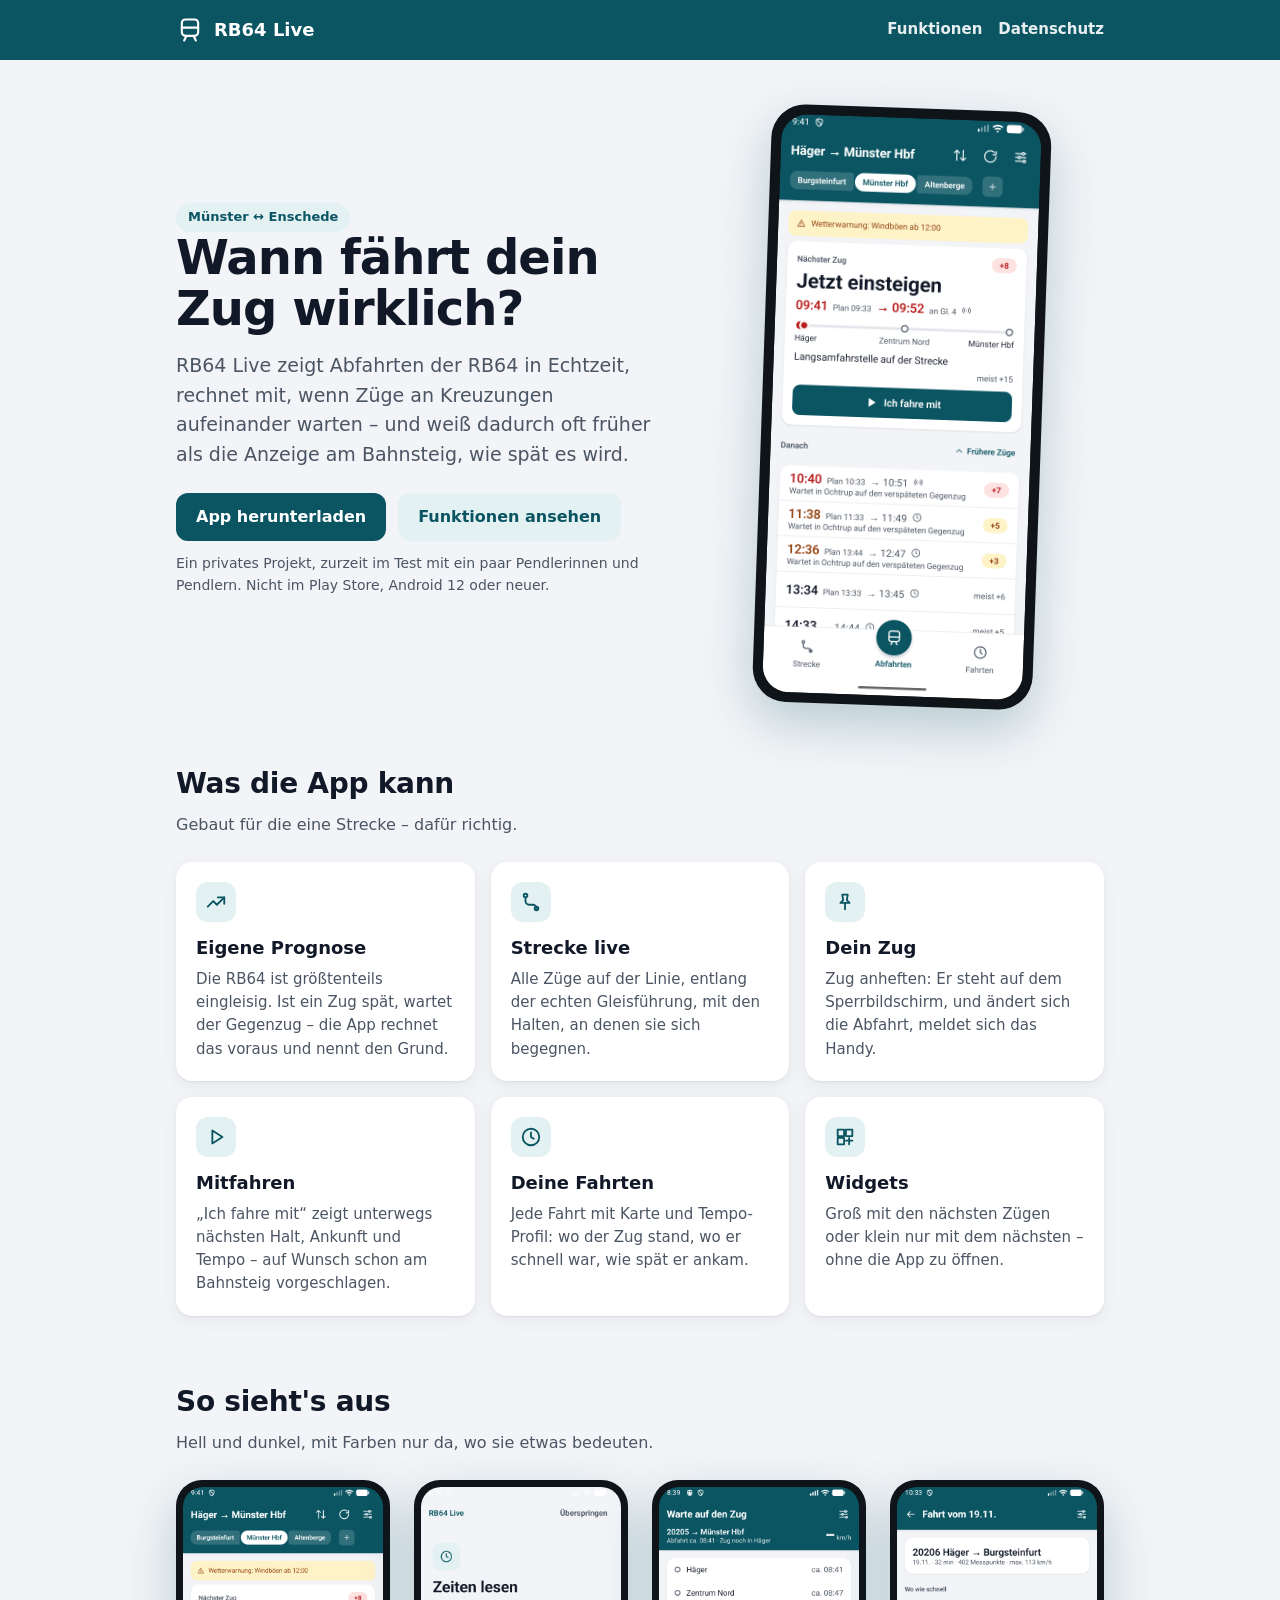
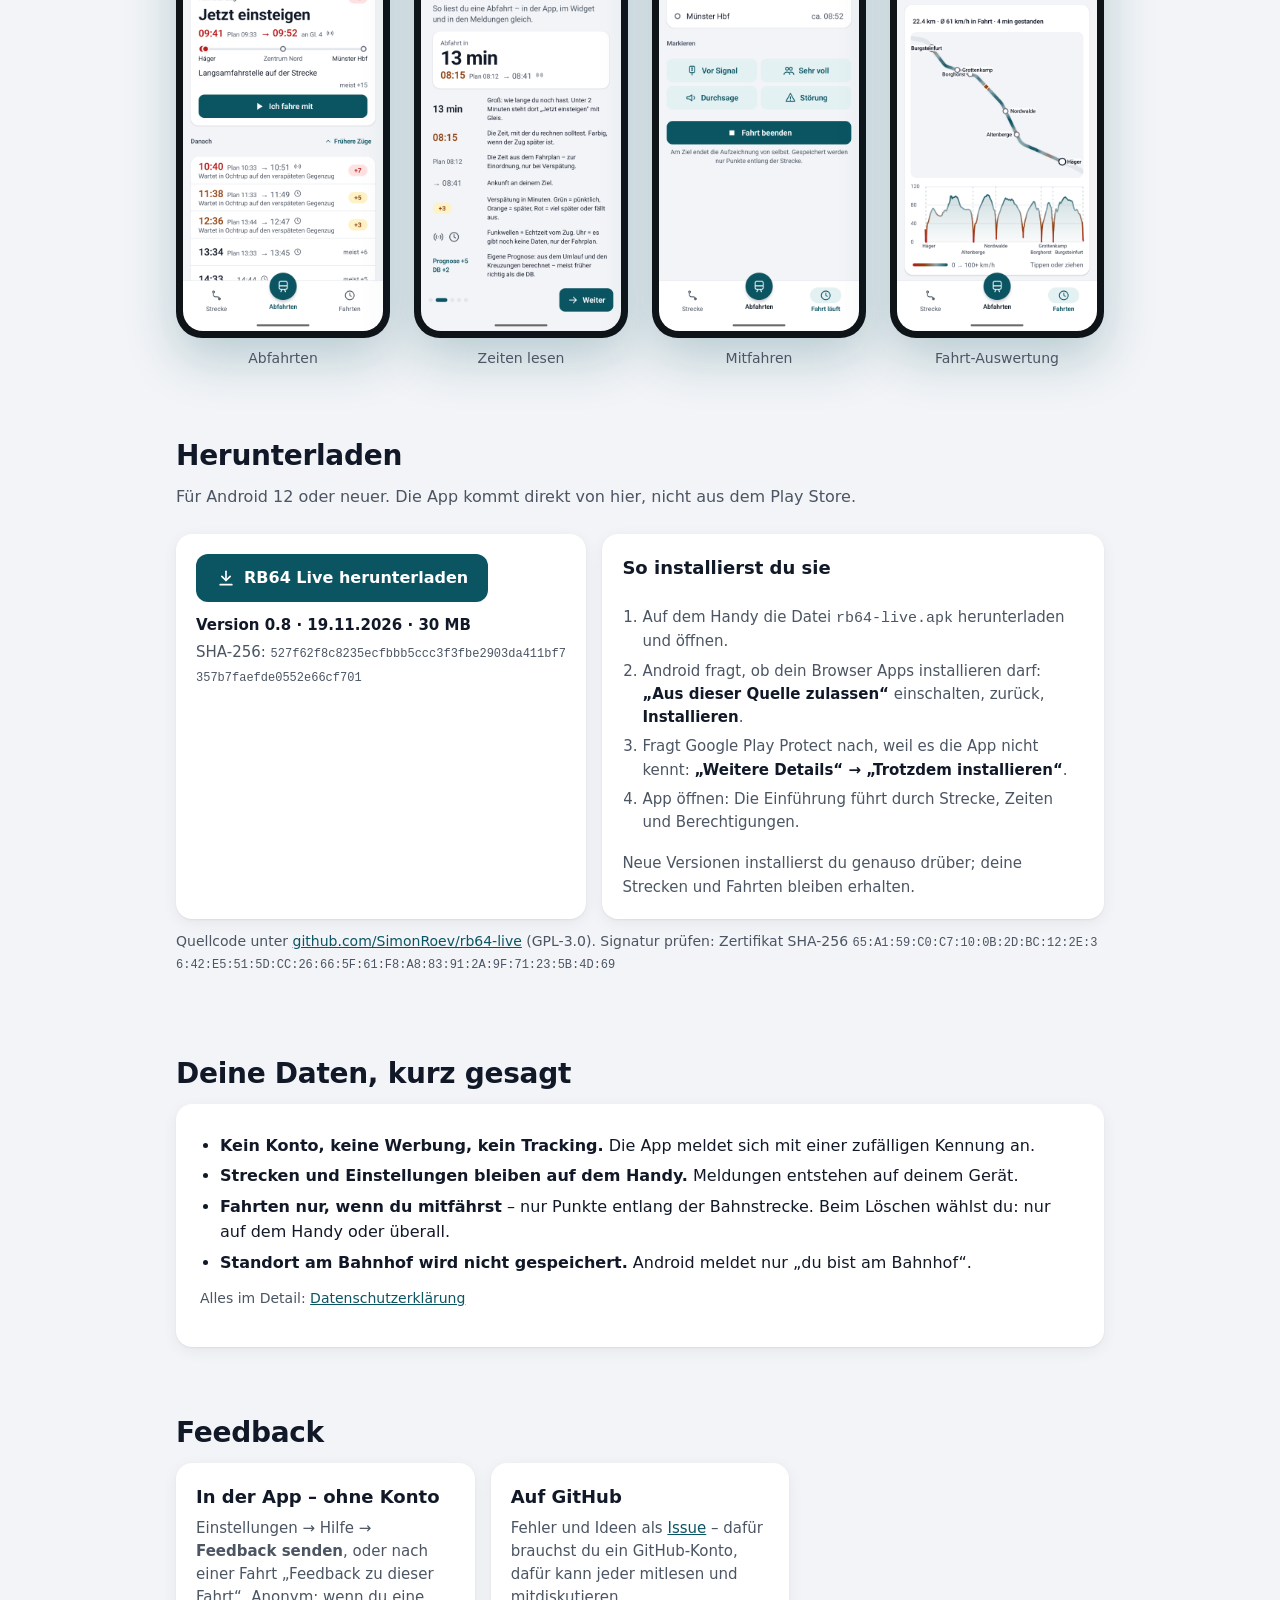
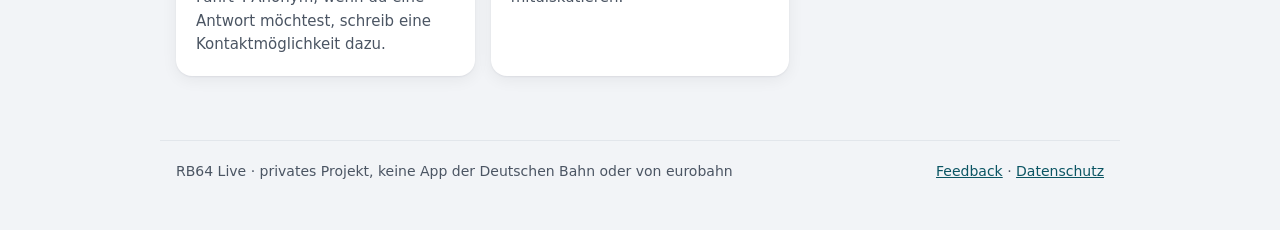
==== docs/index.html @ 4e4941ca "Version 0.8 App-Stand und APK (versionCode 8)." ====
<!doctype html>
<html lang="de">
<head>
  <meta charset="utf-8">
  <meta name="viewport" content="width=device-width, initial-scale=1">
  <title>RB64 Live</title>
  <meta name="description" content="Echtzeit für die RB64 Münster–Enschede: wann dein Zug wirklich fährt, wo er gerade ist und warum er wartet.">
  <meta name="theme-color" content="#0B5563">
  <link rel="stylesheet" href="style.css">
  <link rel="icon" href="data:image/svg+xml,%3Csvg xmlns='http://www.w3.org/2000/svg' viewBox='0 0 24 24'%3E%3Crect width='24' height='24' rx='6' fill='%230B5563'/%3E%3Cpath d='M8 4h8a2 2 0 0 1 2 2v7a2 2 0 0 1-2 2H8a2 2 0 0 1-2-2V6a2 2 0 0 1 2-2zM6 10h12M9 15l-2 4M15 15l2 4' fill='none' stroke='white' stroke-width='1.8' stroke-linecap='round' stroke-linejoin='round'/%3E%3C/svg%3E">
</head>
<body>
<header class="top">
  <div class="wrap">
    <a class="logo" href="./">
      <svg viewBox="0 0 24 24" fill="none" stroke="currentColor" stroke-width="1.8" stroke-linecap="round" stroke-linejoin="round" aria-hidden="true">
        <path d="M8 3h8a3 3 0 0 1 3 3v8a3 3 0 0 1-3 3H8a3 3 0 0 1-3-3V6a3 3 0 0 1 3-3z"/><path d="M5 10h14"/><path d="M9 17l-2 4M15 17l2 4"/>
      </svg>
      RB64 Live
    </a>
    <nav>
      <a class="hide-sm" href="#funktionen">Funktionen</a>
      <a href="datenschutz.html">Datenschutz</a>
    </nav>
  </div>
</header>

<main class="wrap">
  <div class="hero">
    <div>
      <span class="pill tint">Münster ↔ Enschede</span>
      <h1>Wann fährt dein Zug wirklich?</h1>
      <p class="lead">RB64 Live zeigt Abfahrten der RB64 in Echtzeit, rechnet mit, wenn Züge an Kreuzungen aufeinander warten –
        und weiß dadurch oft früher als die Anzeige am Bahnsteig, wie spät es wird.</p>
      <div class="actions">
        <a class="btn" href="#download">App herunterladen</a>
        <a class="btn soft" href="#funktionen">Funktionen ansehen</a>
      </div>
      <p class="note">Ein privates Projekt, zurzeit im Test mit ein paar Pendlerinnen und Pendlern. Nicht im Play Store, Android 12 oder neuer.</p>
    </div>
    <div class="phone"><img src="img/abfahrten.png" alt="Abfahrten Häger nach Münster Hbf: nächster Zug mit 8 Minuten Verspätung, darunter weitere Züge mit Grund der Verspätung" width="1080" height="2400"></div>
  </div>

  <section id="funktionen">
    <h2>Was die App kann</h2>
    <p class="sub">Gebaut für die eine Strecke – dafür richtig.</p>
    <div class="grid">
      <div class="card">
        <div class="icon"><svg viewBox="0 0 24 24" fill="none" stroke="currentColor" stroke-width="2" stroke-linecap="round" stroke-linejoin="round"><path d="M3 17l6-6 4 4 8-8"/><path d="M14 7h7v7"/></svg></div>
        <h3>Eigene Prognose</h3>
        <p>Die RB64 ist größtenteils eingleisig. Ist ein Zug spät, wartet der Gegenzug – die App rechnet das voraus und nennt den Grund.</p>
      </div>
      <div class="card">
        <div class="icon"><svg viewBox="0 0 24 24" fill="none" stroke="currentColor" stroke-width="2" stroke-linecap="round" stroke-linejoin="round"><path d="M4 5a2 2 0 1 0 4 0a2 2 0 1 0-4 0"/><path d="M16 19a2 2 0 1 0 4 0a2 2 0 1 0-4 0"/><path d="M6 7v4a4 4 0 0 0 4 4h4a4 4 0 0 1 4 4"/></svg></div>
        <h3>Strecke live</h3>
        <p>Alle Züge auf der Linie, entlang der echten Gleisführung, mit den Halten, an denen sie sich begegnen.</p>
      </div>
      <div class="card">
        <div class="icon"><svg viewBox="0 0 24 24" fill="none" stroke="currentColor" stroke-width="2" stroke-linecap="round" stroke-linejoin="round"><path d="M9 4h6l-1 6 3 3H7l3-3z"/><path d="M12 13v7"/></svg></div>
        <h3>Dein Zug</h3>
        <p>Zug anheften: Er steht auf dem Sperrbildschirm, und ändert sich die Abfahrt, meldet sich das Handy.</p>
      </div>
      <div class="card">
        <div class="icon"><svg viewBox="0 0 24 24" fill="none" stroke="currentColor" stroke-width="2" stroke-linecap="round" stroke-linejoin="round"><path d="M8 5v14l11-7z"/></svg></div>
        <h3>Mitfahren</h3>
        <p>„Ich fahre mit“ zeigt unterwegs nächsten Halt, Ankunft und Tempo – auf Wunsch schon am Bahnsteig vorgeschlagen.</p>
      </div>
      <div class="card">
        <div class="icon"><svg viewBox="0 0 24 24" fill="none" stroke="currentColor" stroke-width="2" stroke-linecap="round" stroke-linejoin="round"><path d="M3 12a9 9 0 1 0 18 0a9 9 0 1 0-18 0"/><path d="M12 7v5l3 2"/></svg></div>
        <h3>Deine Fahrten</h3>
        <p>Jede Fahrt mit Karte und Tempo-Profil: wo der Zug stand, wo er schnell war, wie spät er ankam.</p>
      </div>
      <div class="card">
        <div class="icon"><svg viewBox="0 0 24 24" fill="none" stroke="currentColor" stroke-width="2" stroke-linecap="round" stroke-linejoin="round"><path d="M4 4h7v7H4zM13 4h7v7h-7zM4 13h7v7H4z"/><path d="M13 16h7M16.5 13v7"/></svg></div>
        <h3>Widgets</h3>
        <p>Groß mit den nächsten Zügen oder klein nur mit dem nächsten – ohne die App zu öffnen.</p>
      </div>
    </div>
  </section>

  <section>
    <h2>So sieht's aus</h2>
    <p class="sub">Hell und dunkel, mit Farben nur da, wo sie etwas bedeuten.</p>
    <div class="shots">
      <figure><div class="phone"><img src="img/abfahrten.png" alt="Abfahrten mit Verspätungen und Gründen" loading="lazy" width="1080" height="2400"></div><figcaption>Abfahrten</figcaption></figure>
      <figure><div class="phone"><img src="img/zeiten.png" alt="Einführung: wie man eine Abfahrt liest" loading="lazy" width="1080" height="2400"></div><figcaption>Zeiten lesen</figcaption></figure>
      <figure><div class="phone"><img src="img/mitfahren.png" alt="Mitfahren: Warte auf den Zug, Halte mit erwarteten Zeiten" loading="lazy" width="1080" height="2400"></div><figcaption>Mitfahren</figcaption></figure>
      <figure><div class="phone"><img src="img/fahrt.png" alt="Auswertung einer Fahrt mit Karte und Tempo-Profil" loading="lazy" width="1080" height="2400"></div><figcaption>Fahrt-Auswertung</figcaption></figure>
    </div>
  </section>

  <section id="download">
    <h2>Herunterladen</h2>
    <p class="sub">Für Android 12 oder neuer. Die App kommt direkt von hier, nicht aus dem Play Store.</p>
    <div class="download">
      <div class="card">
        <a class="btn" href="download/rb64-live.apk" download>
          <svg viewBox="0 0 24 24" width="20" height="20" fill="none" stroke="currentColor" stroke-width="2" stroke-linecap="round" stroke-linejoin="round" aria-hidden="true"><path d="M12 4v11"/><path d="M7 10l5 5 5-5"/><path d="M5 20h14"/></svg>
          RB64 Live herunterladen
        </a>
        <p class="release"><!--release--><span class="ver">Version 0.8 · 19.11.2026 · 30 MB</span><span class="sha">SHA-256: <code>527f62f8c8235ecfbbb5ccc3f3fbe2903da411bf7357b7faefde0552e66cf701</code></span><!--/release--></p>
      </div>
      <div class="card">
        <h3>So installierst du sie</h3>
        <ol class="steps">
          <li>Auf dem Handy die Datei <code>rb64-live.apk</code> herunterladen und öffnen.</li>
          <li>Android fragt, ob dein Browser Apps installieren darf: <strong>„Aus dieser Quelle zulassen“</strong> einschalten, zurück, <strong>Installieren</strong>.</li>
          <li>Fragt Google Play Protect nach, weil es die App nicht kennt: <strong>„Weitere Details“ → „Trotzdem installieren“</strong>.</li>
          <li>App öffnen: Die Einführung führt durch Strecke, Zeiten und Berechtigungen.</li>
        </ol>
        <p class="note">Neue Versionen installierst du genauso drüber; deine Strecken und Fahrten bleiben erhalten.</p>
      </div>
    </div>
    <p class="note">Quellcode unter <a href="https://github.com/SimonRoev/rb64-live">github.com/SimonRoev/rb64-live</a> (GPL-3.0).
      Signatur prüfen: Zertifikat SHA-256 <code class="fp">65:A1:59:C0:C7:10:0B:2D:BC:12:2E:36:42:E5:51:5D:CC:26:66:5F:61:F8:A8:83:91:2A:9F:71:23:5B:4D:69</code></p>
  </section>

  <section>
    <h2>Deine Daten, kurz gesagt</h2>
    <div class="privacy">
      <ul>
        <li><strong>Kein Konto, keine Werbung, kein Tracking.</strong> Die App meldet sich mit einer zufälligen Kennung an.</li>
        <li><strong>Strecken und Einstellungen bleiben auf dem Handy.</strong> Meldungen entstehen auf deinem Gerät.</li>
        <li><strong>Fahrten nur, wenn du mitfährst</strong> – nur Punkte entlang der Bahnstrecke. Beim Löschen wählst du: nur auf dem Handy oder überall.</li>
        <li><strong>Standort am Bahnhof wird nicht gespeichert.</strong> Android meldet nur „du bist am Bahnhof“.</li>
      </ul>
      <p class="note">Alles im Detail: <a href="datenschutz.html">Datenschutzerklärung</a></p>
    </div>
  </section>

  <section id="feedback">
    <h2>Feedback</h2>
    <div class="grid">
      <div class="card">
        <h3>In der App – ohne Konto</h3>
        <p>Einstellungen → Hilfe → <strong>Feedback senden</strong>, oder nach einer Fahrt „Feedback zu dieser Fahrt“.
          Anonym; wenn du eine Antwort möchtest, schreib eine Kontaktmöglichkeit dazu.</p>
      </div>
      <div class="card">
        <h3>Auf GitHub</h3>
        <p>Fehler und Ideen als <a href="https://github.com/SimonRoev/rb64-live/issues">Issue</a> – dafür brauchst du ein GitHub-Konto,
          dafür kann jeder mitlesen und mitdiskutieren.</p>
      </div>
    </div>
  </section>
</main>

<footer>
  <div class="wrap">
    <span>RB64 Live · privates Projekt, keine App der Deutschen Bahn oder von eurobahn</span>
    <span><a href="#feedback">Feedback</a> · <a href="datenschutz.html">Datenschutz</a></span>
  </div>
</footer>
</body>
</html>
---- docs/style.css ----
/* RB64 Live – gleiche Farben wie die App (Theme.kt) */
:root {
  --primary: #0B5563; --on-primary: #fff; --tint: #E3F1F3;
  --bg: #F2F4F7; --surface: #fff; --text: #111827; --muted: #4B5563; --line: #E2E6EB;
  --ok: #166534; --ok-bg: #DCFCE7; --warn: #92400E; --warn-bg: #FEF3C7; --bad: #B91C1C; --bad-bg: #FEE2E2;
  --shadow: 0 1px 2px rgba(17,24,39,.06), 0 4px 16px rgba(17,24,39,.06);
}
@media (prefers-color-scheme: dark) {
  :root:not([data-theme="light"]) {
    --primary: #63B5C2; --on-primary: #10161A; --tint: #183A40;
    --bg: #14191E; --surface: #1D2329; --text: #EBEEF0; --muted: #AAB2BA; --line: #323C44;
    --ok: #86EFAC; --ok-bg: #173B26; --warn: #FCD34D; --warn-bg: #3D2E0A; --bad: #FCA5A5; --bad-bg: #451A1A;
    --shadow: none;
  }
}

* { box-sizing: border-box; }
html { -webkit-text-size-adjust: 100%; }
body {
  margin: 0; background: var(--bg); color: var(--text);
  font: 16px/1.55 system-ui, -apple-system, "Segoe UI", Roboto, sans-serif;
}
a { color: var(--primary); }
.wrap { max-width: 960px; margin: 0 auto; padding: 0 16px; }

/* Kopf */
header.top { background: #0B5563; color: #fff; }
@media (prefers-color-scheme: dark) { header.top { background: #153A40; } }
header.top .wrap { display: flex; align-items: center; gap: 12px; height: 60px; }
.logo { display: flex; align-items: center; gap: 10px; font-weight: 700; font-size: 18px; color: #fff; text-decoration: none; }
.logo svg { width: 28px; height: 28px; }
header.top nav { margin-left: auto; display: flex; gap: 16px; }
header.top nav a { color: rgba(255,255,255,.9); text-decoration: none; font-weight: 600; font-size: 15px; }

/* Einstieg */
.hero { padding: 48px 0 24px; display: grid; gap: 32px; grid-template-columns: 1.1fr .9fr; align-items: center; }
.hero h1 { font-size: clamp(32px, 6vw, 48px); line-height: 1.08; letter-spacing: -.02em; margin: 0 0 16px; }
.hero p.lead { font-size: 19px; color: var(--muted); margin: 0 0 24px; }
.pill { display: inline-block; font-weight: 700; font-size: 13px; padding: 4px 12px; border-radius: 999px; }
.pill.warn { color: var(--warn); background: var(--warn-bg); }
.pill.ok { color: var(--ok); background: var(--ok-bg); }
.pill.tint { color: var(--primary); background: var(--tint); }
.btn { display: inline-flex; align-items: center; gap: 8px; min-height: 48px; padding: 0 20px; border-radius: 12px;
  font-weight: 700; text-decoration: none; background: var(--primary); color: var(--on-primary); }
.btn.soft { background: var(--tint); color: var(--primary); }
.actions { display: flex; flex-wrap: wrap; gap: 12px; }
.note { font-size: 14px; color: var(--muted); margin-top: 12px; }

/* Handy-Rahmen */
.phone { width: 100%; max-width: 280px; margin: 0 auto; border-radius: 34px; padding: 10px; background: #0f1419;
  box-shadow: 0 20px 50px rgba(11,85,99,.25); }
.phone img { display: block; width: 100%; height: auto; border-radius: 26px; }
.hero .phone { transform: rotate(2deg); }

/* Abschnitte */
section { padding: 32px 0; }
h2 { font-size: 28px; letter-spacing: -.01em; margin: 0 0 8px; }
.sub { color: var(--muted); margin: 0 0 24px; }
.grid { display: grid; gap: 16px; grid-template-columns: repeat(3, 1fr); }
.card { background: var(--surface); border-radius: 16px; padding: 20px; box-shadow: var(--shadow); }
.card h3 { margin: 0 0 6px; font-size: 18px; }
.card p { margin: 0; color: var(--muted); font-size: 15px; }
.icon { width: 40px; height: 40px; border-radius: 12px; background: var(--tint); color: var(--primary);
  display: grid; place-items: center; margin-bottom: 12px; }
.icon svg { width: 22px; height: 22px; }

.shots { display: grid; gap: 24px; grid-template-columns: repeat(4, 1fr); }
.shots figure { margin: 0; }
.shots figcaption { text-align: center; font-size: 14px; color: var(--muted); margin-top: 10px; }
.shots .phone { padding: 7px; border-radius: 26px; }
.shots .phone img { border-radius: 20px; }

.download { display: grid; gap: 16px; grid-template-columns: .9fr 1.1fr; margin-bottom: 12px; }
.download .card { display: flex; flex-direction: column; gap: 12px; }
.download .btn { align-self: flex-start; }
.release { margin: 0; display: flex; flex-direction: column; gap: 4px; font-size: 14px; color: var(--muted); }
.release .ver { font-weight: 600; color: var(--text); }
.release code, code.fp { font-size: 12px; word-break: break-all; }
.steps { margin: 0; padding-left: 20px; color: var(--muted); font-size: 15px; }
.steps li { margin: 6px 0; }
.steps strong { color: var(--text); }
@media (max-width: 760px) { .download { grid-template-columns: 1fr; } }

.privacy { background: var(--surface); border-radius: 16px; padding: 24px; box-shadow: var(--shadow); }
.privacy ul { margin: 0; padding-left: 20px; }
.privacy li { margin: 6px 0; }

/* Textseite (Datenschutz) */
article.doc { background: var(--surface); border-radius: 16px; padding: 24px; margin: 32px 0; box-shadow: var(--shadow); }
article.doc h1 { font-size: 32px; margin: 0 0 8px; }
article.doc h2 { font-size: 20px; margin: 28px 0 8px; }
article.doc p, article.doc li { color: var(--text); }
.todo { background: var(--warn-bg); color: var(--warn); padding: 2px 6px; border-radius: 6px; font-weight: 600; }

footer { padding: 32px 0 48px; color: var(--muted); font-size: 14px; }
footer .wrap { display: flex; flex-wrap: wrap; gap: 16px; justify-content: space-between; border-top: 1px solid var(--line); padding-top: 20px; }

@media (max-width: 760px) {
  .hero { grid-template-columns: 1fr; padding-top: 32px; }
  .hero .phone { max-width: 220px; transform: none; }
  .grid { grid-template-columns: 1fr; }
  .shots { grid-template-columns: repeat(2, 1fr); gap: 16px; }
  header.top nav a.hide-sm { display: none; }
}
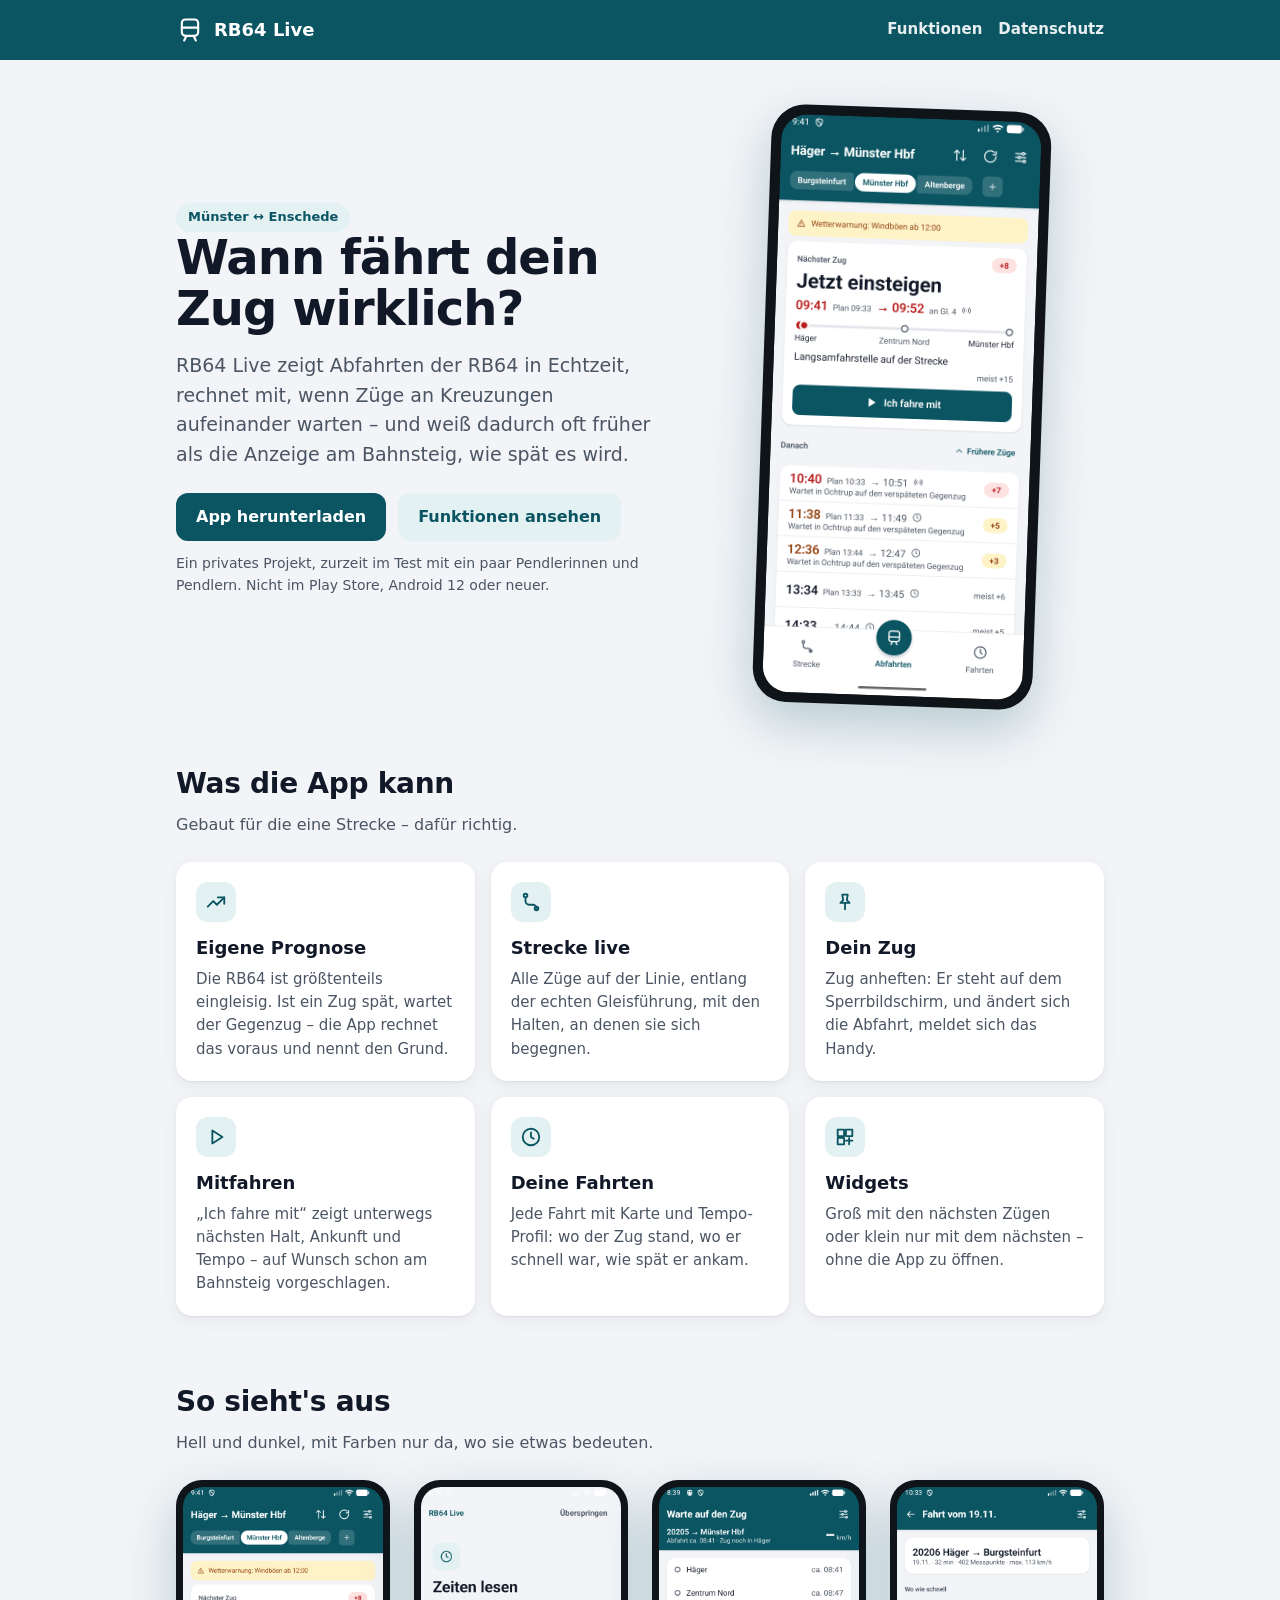
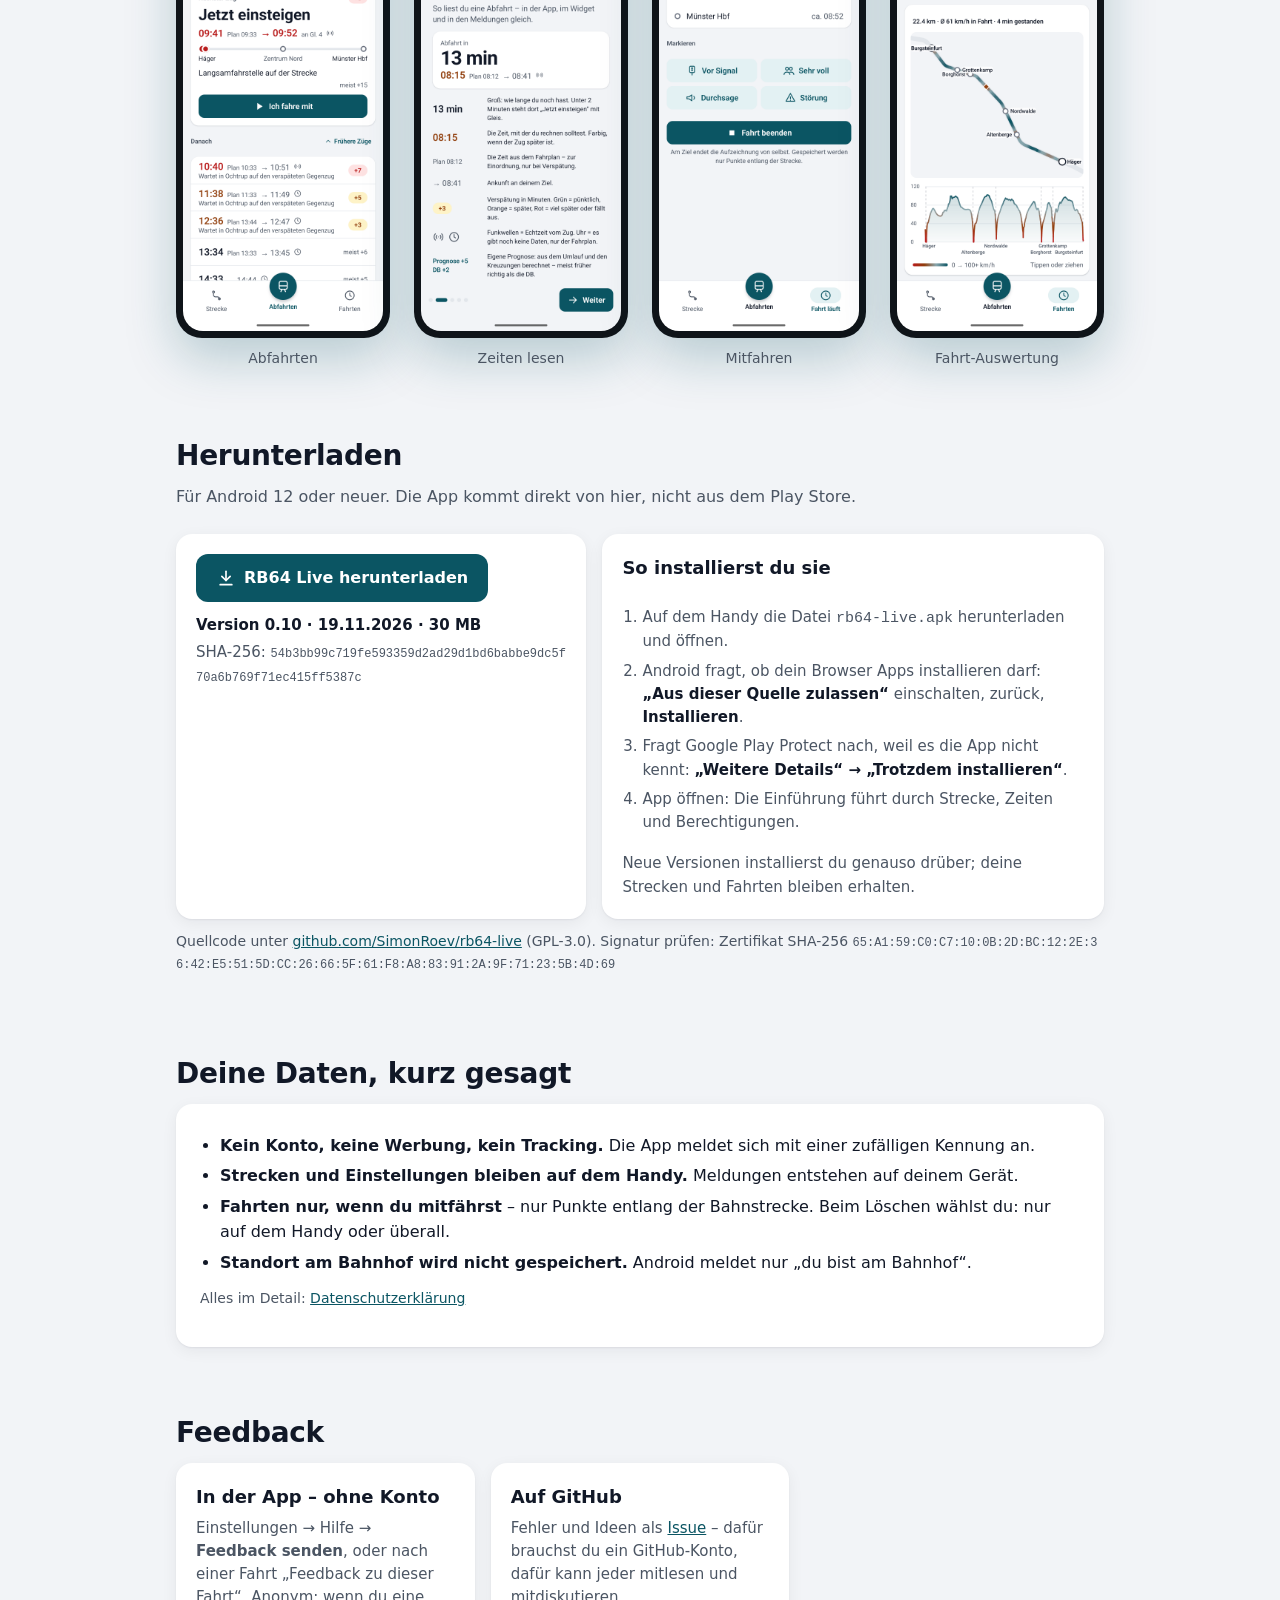
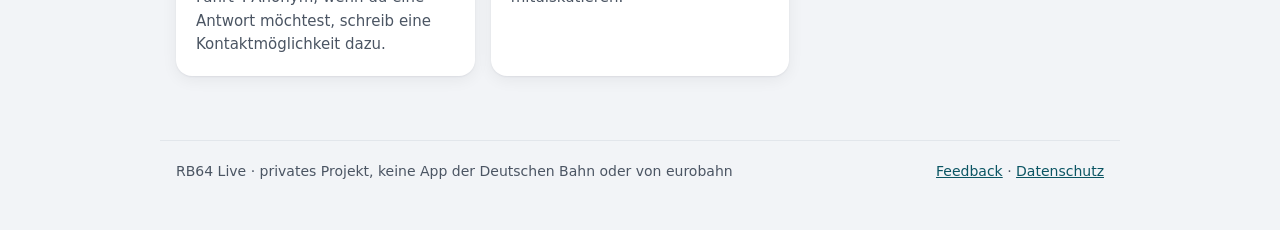
==== commit d5804cb5: "Version 0.10 Hinweis auf neue Versionen, Daten sichern und wiederherstellen (versionCode 10)." ====
--- a/docs/index.html
+++ b/docs/index.html
@@ -98,7 +98,7 @@
           <svg viewBox="0 0 24 24" width="20" height="20" fill="none" stroke="currentColor" stroke-width="2" stroke-linecap="round" stroke-linejoin="round" aria-hidden="true"><path d="M12 4v11"/><path d="M7 10l5 5 5-5"/><path d="M5 20h14"/></svg>
           RB64 Live herunterladen
         </a>
-        <p class="release"><!--release--><span class="ver">Version 0.8 · 19.11.2026 · 30 MB</span><span class="sha">SHA-256: <code>527f62f8c8235ecfbbb5ccc3f3fbe2903da411bf7357b7faefde0552e66cf701</code></span><!--/release--></p>
+        <p class="release"><!--release--><span class="ver">Version 0.10 · 19.11.2026 · 30 MB</span><span class="sha">SHA-256: <code>54b3bb99c719fe593359d2ad29d1bd6babbe9dc5f70a6b769f71ec415ff5387c</code></span><!--/release--></p>
       </div>
       <div class="card">
         <h3>So installierst du sie</h3>
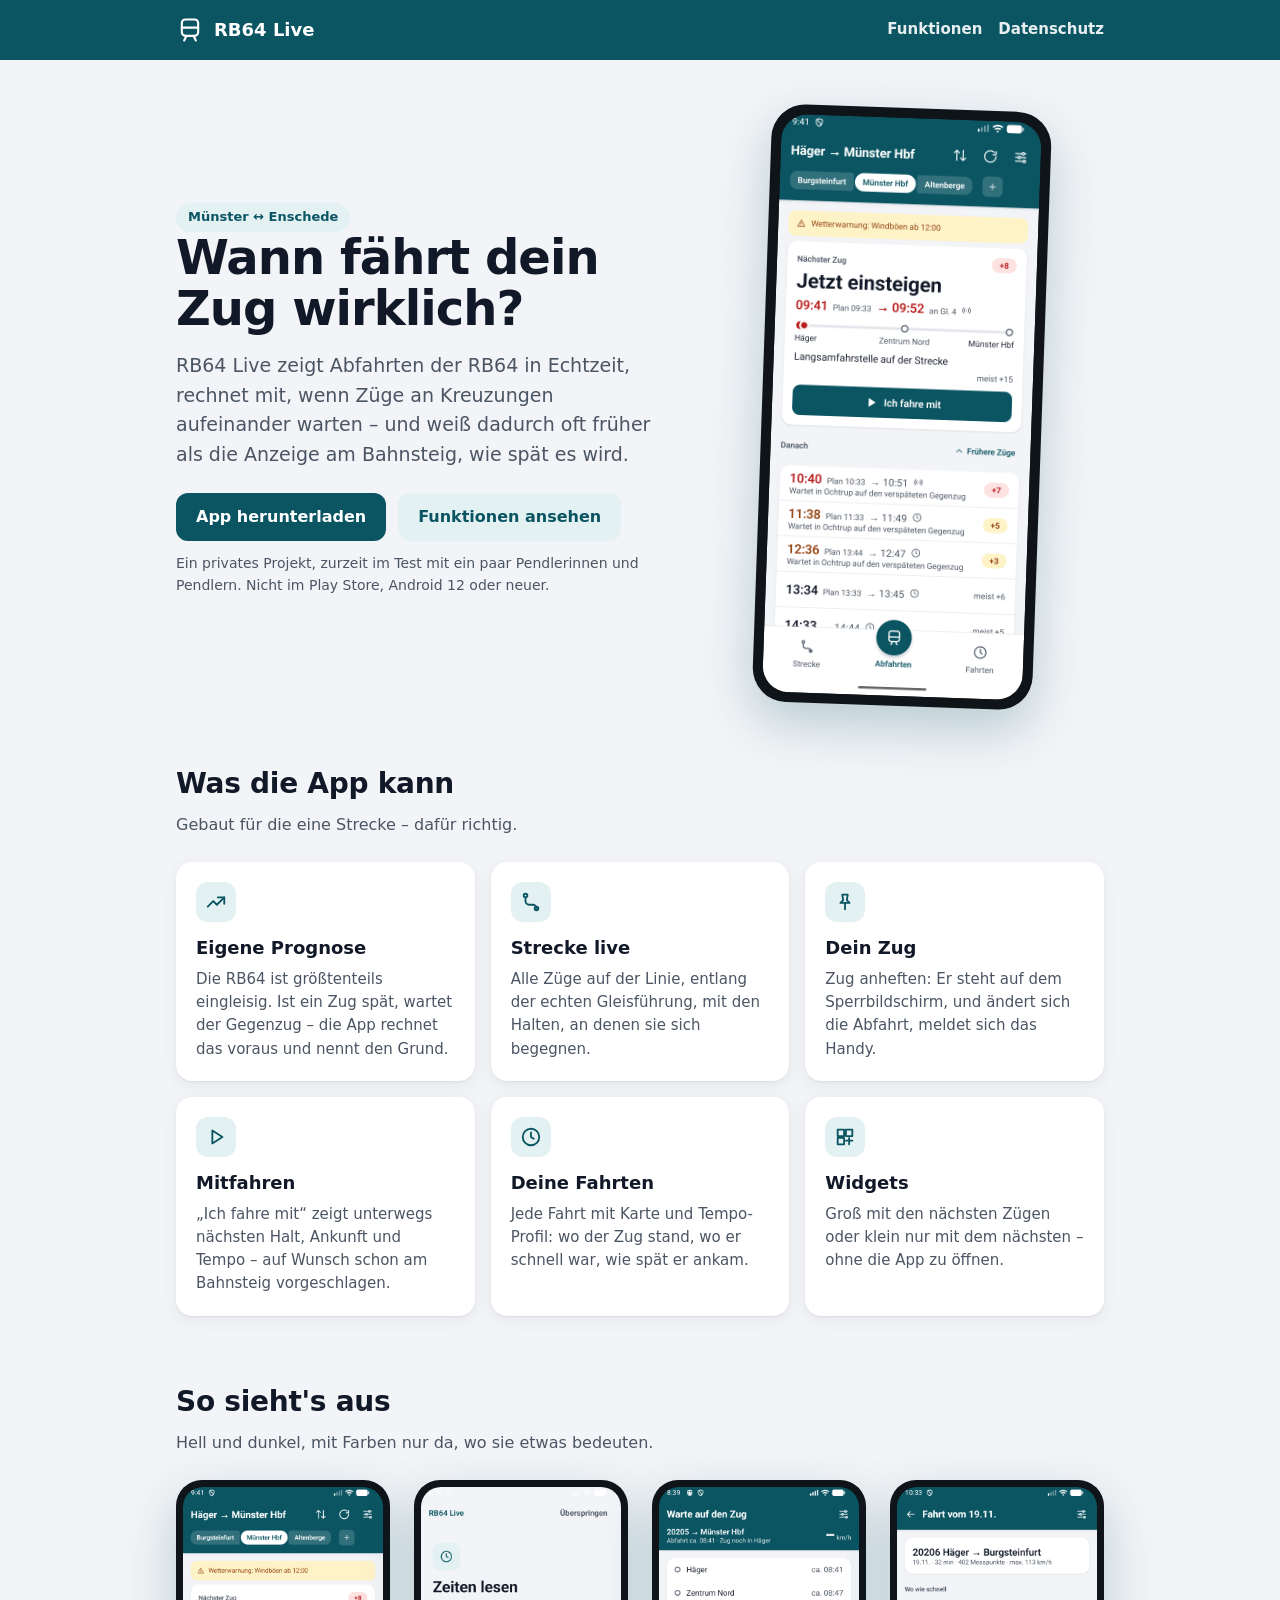
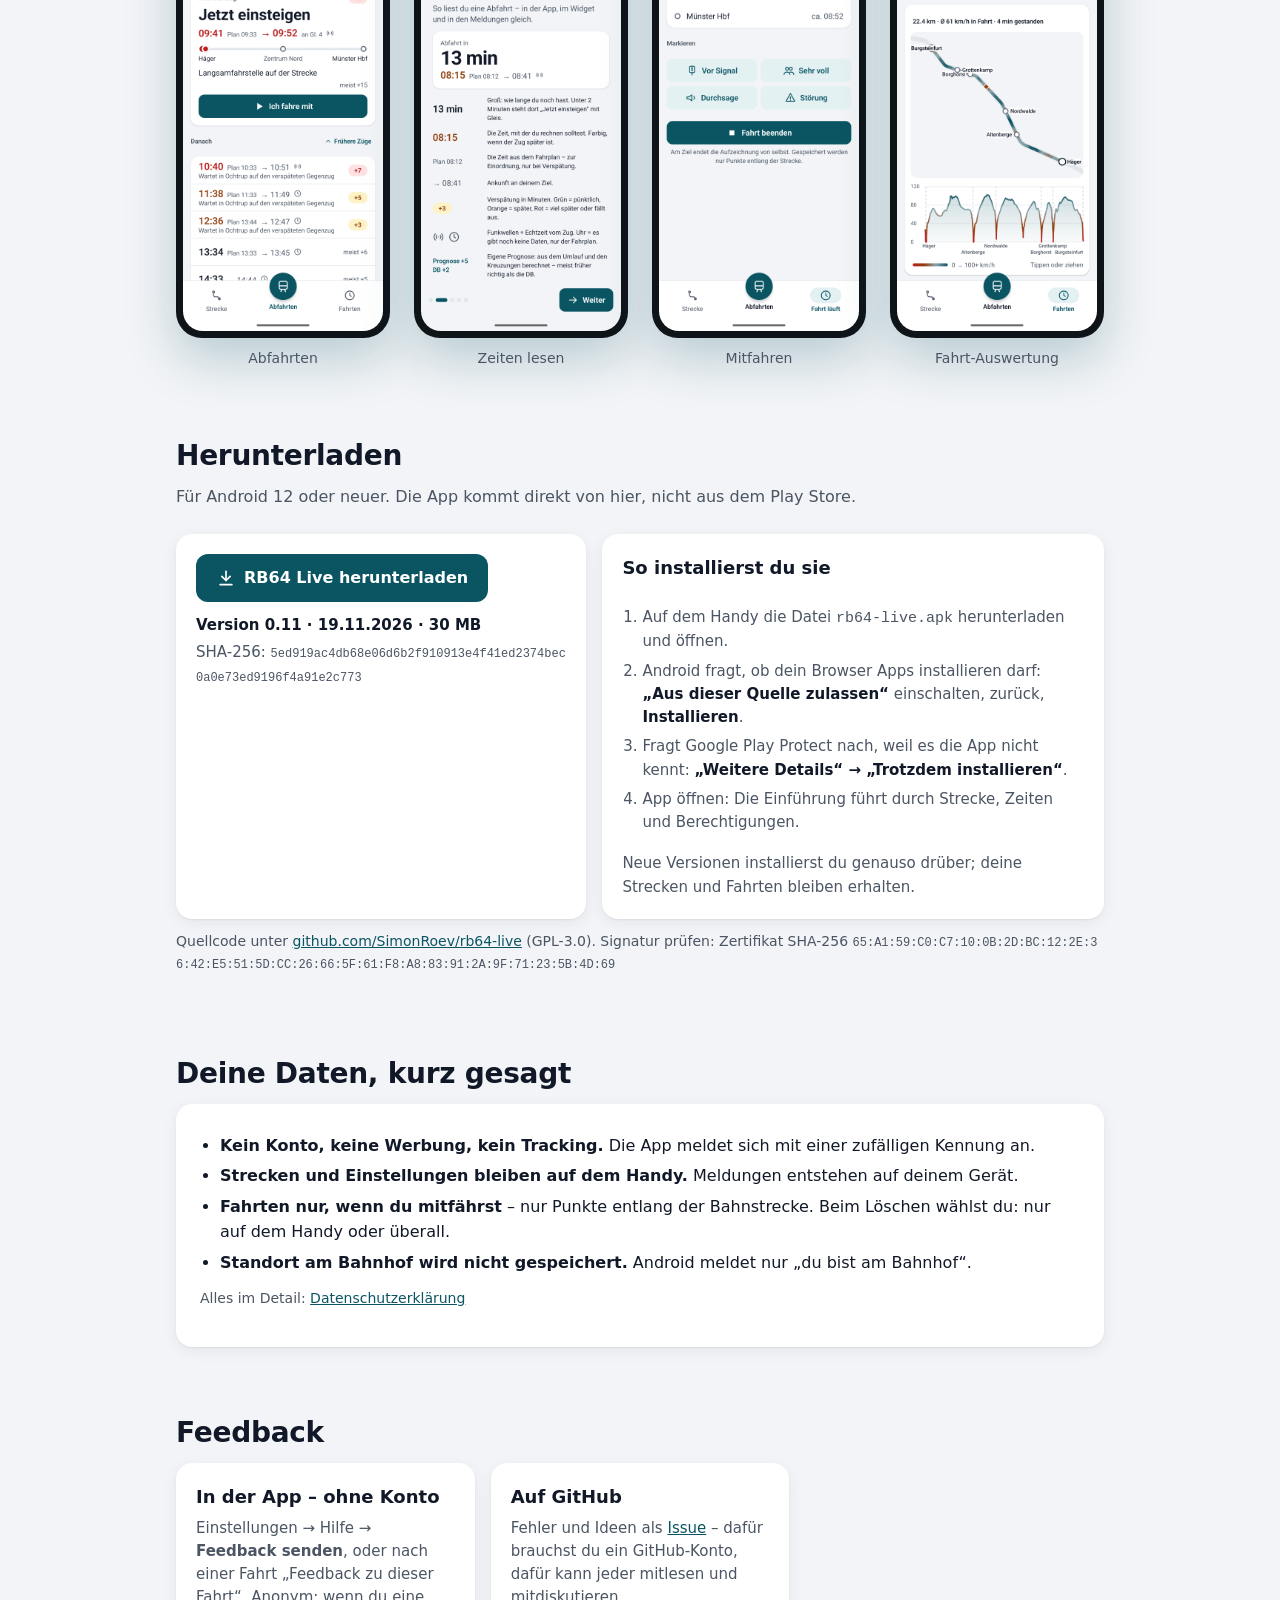
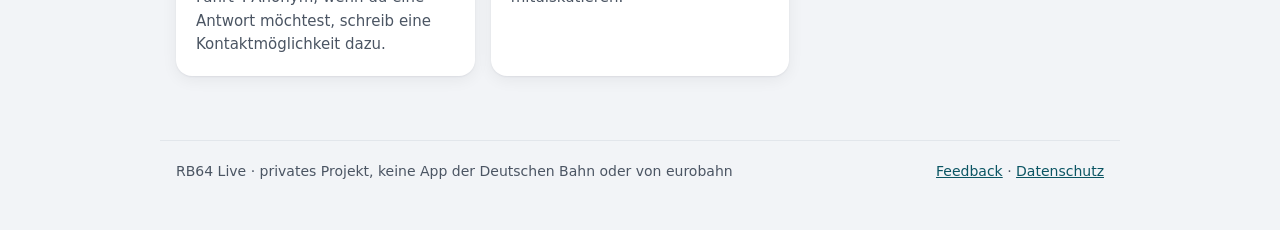
==== commit 5f02a082: "Version 0.11 Behoben: „Dein Zug ist unterwegs“ blieb nach der Ankunft stehen (versionCode 11)." ====
--- a/docs/index.html
+++ b/docs/index.html
@@ -98,7 +98,7 @@
           <svg viewBox="0 0 24 24" width="20" height="20" fill="none" stroke="currentColor" stroke-width="2" stroke-linecap="round" stroke-linejoin="round" aria-hidden="true"><path d="M12 4v11"/><path d="M7 10l5 5 5-5"/><path d="M5 20h14"/></svg>
           RB64 Live herunterladen
         </a>
-        <p class="release"><!--release--><span class="ver">Version 0.10 · 19.11.2026 · 30 MB</span><span class="sha">SHA-256: <code>54b3bb99c719fe593359d2ad29d1bd6babbe9dc5f70a6b769f71ec415ff5387c</code></span><!--/release--></p>
+        <p class="release"><!--release--><span class="ver">Version 0.11 · 19.11.2026 · 30 MB</span><span class="sha">SHA-256: <code>5ed919ac4db68e06d6b2f910913e4f41ed2374bec0a0e73ed9196f4a91e2c773</code></span><!--/release--></p>
       </div>
       <div class="card">
         <h3>So installierst du sie</h3>
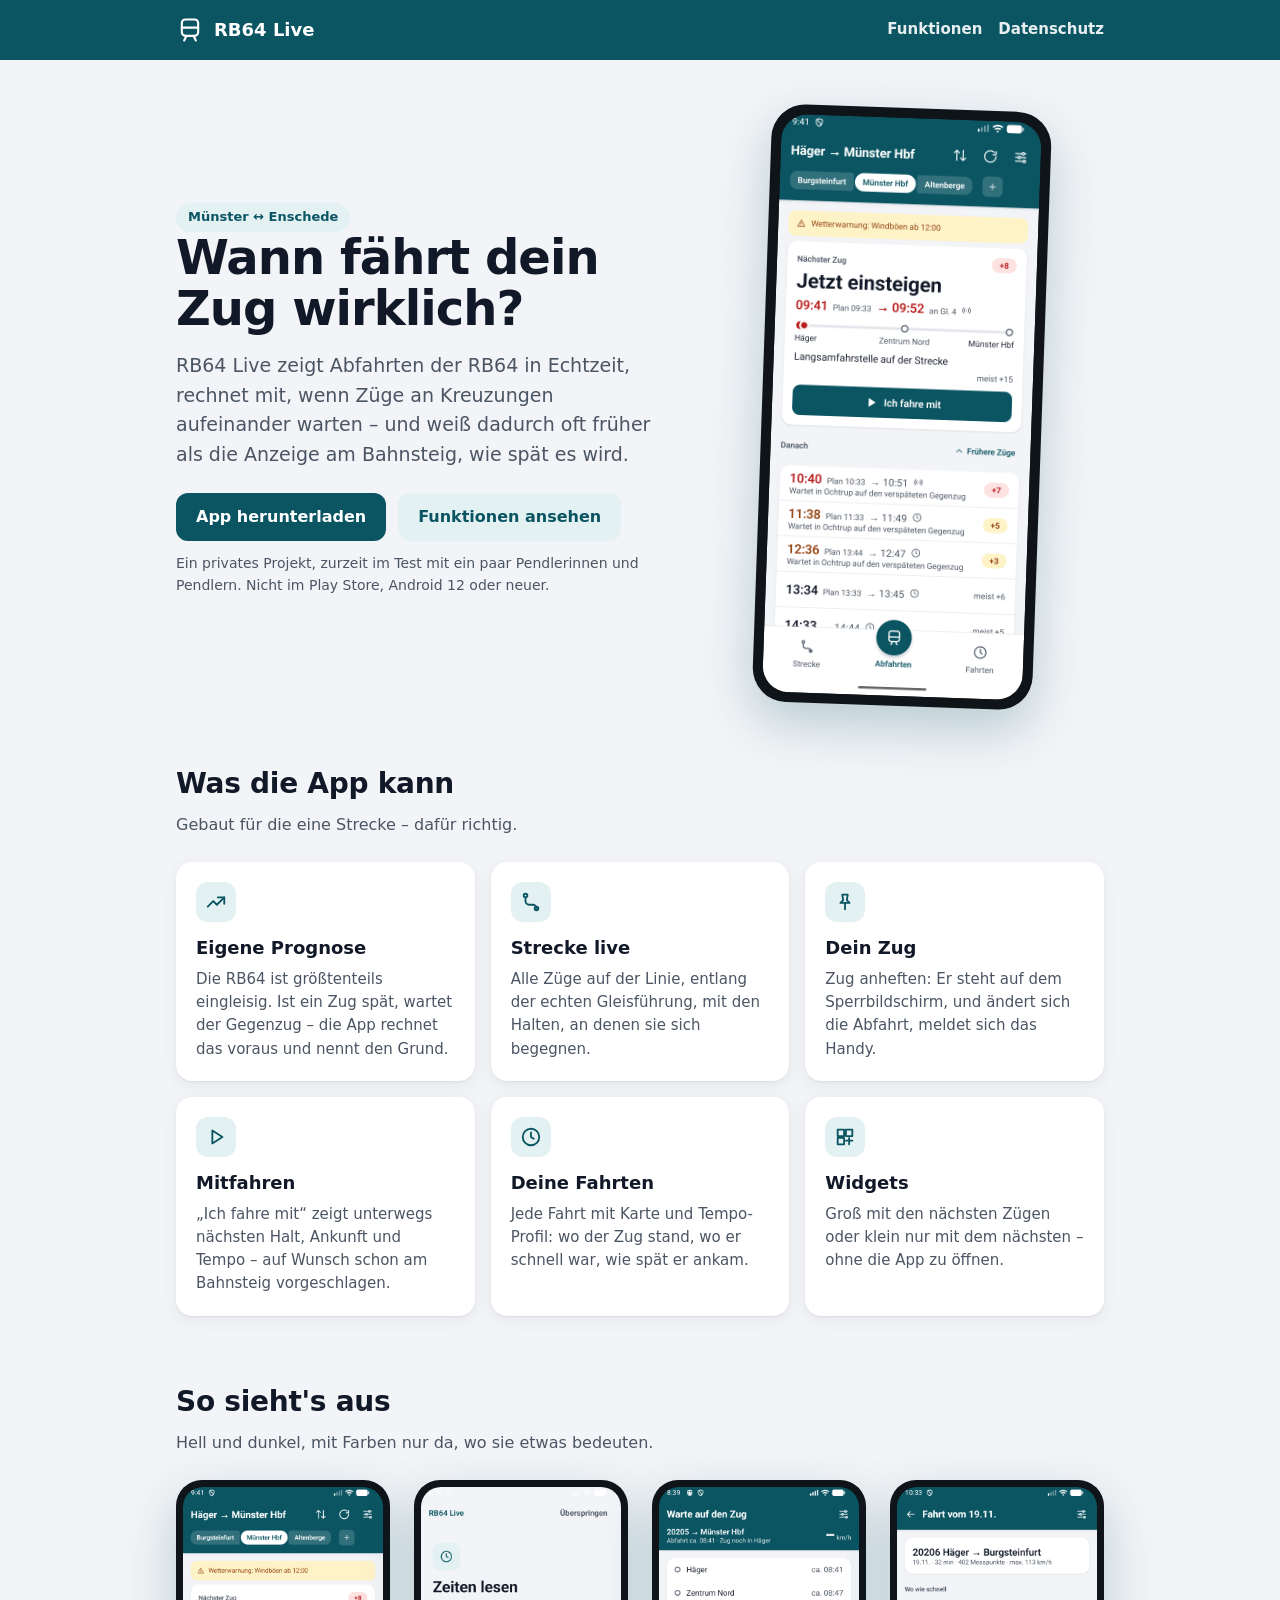
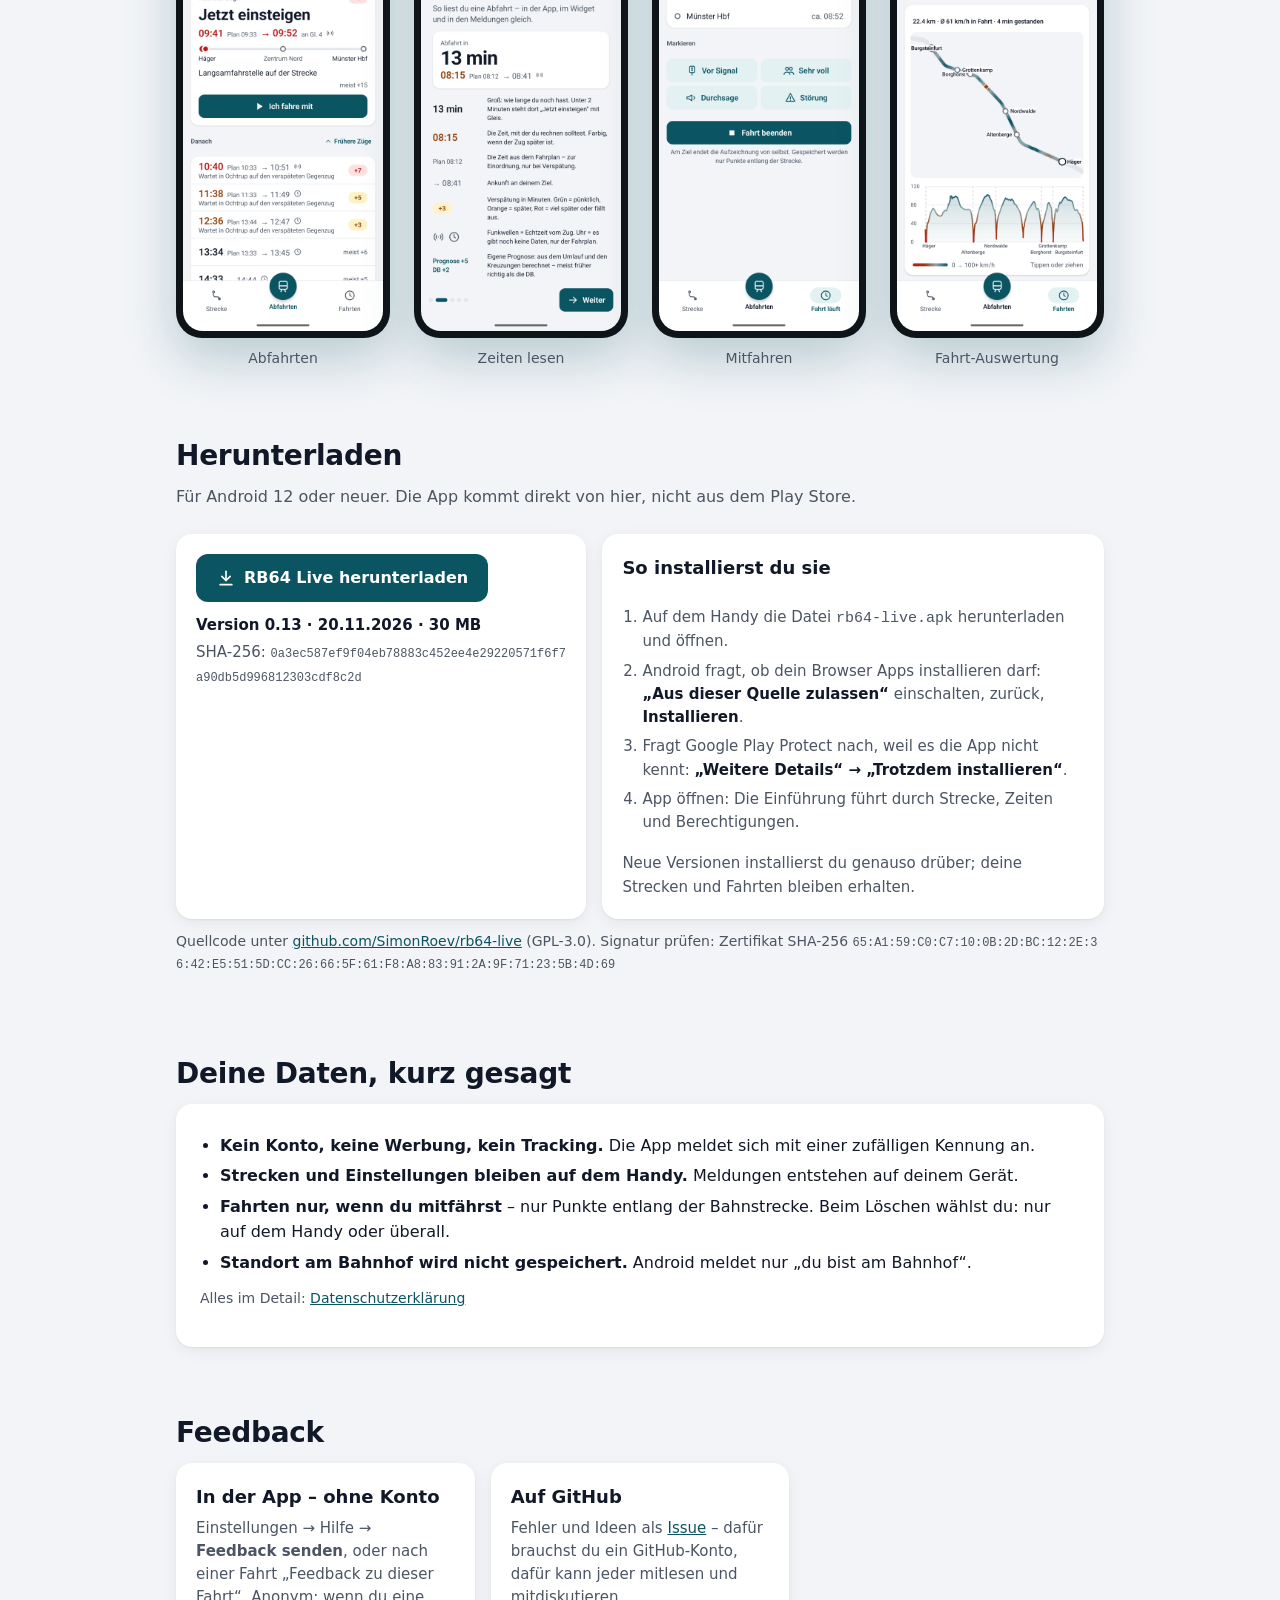
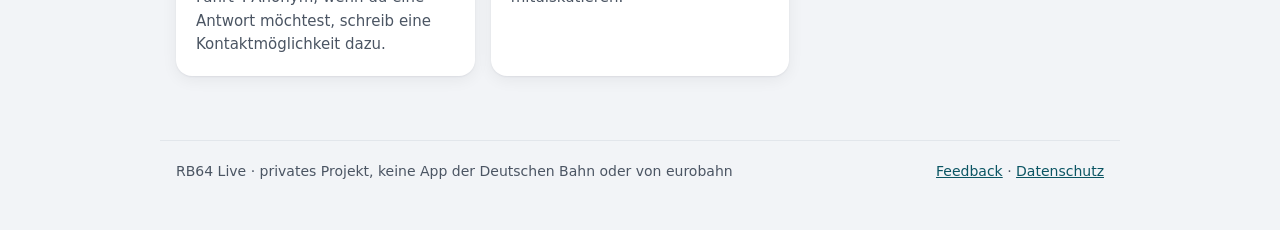
==== commit b39c5233: "Version 0.13 Live-Position teilen, Woher kommt dein Zug, Verlauf je Abfahrt, Prognose-Check, Anhefte" ====
--- a/docs/index.html
+++ b/docs/index.html
@@ -98,7 +98,7 @@
           <svg viewBox="0 0 24 24" width="20" height="20" fill="none" stroke="currentColor" stroke-width="2" stroke-linecap="round" stroke-linejoin="round" aria-hidden="true"><path d="M12 4v11"/><path d="M7 10l5 5 5-5"/><path d="M5 20h14"/></svg>
           RB64 Live herunterladen
         </a>
-        <p class="release"><!--release--><span class="ver">Version 0.11 · 19.11.2026 · 30 MB</span><span class="sha">SHA-256: <code>5ed919ac4db68e06d6b2f910913e4f41ed2374bec0a0e73ed9196f4a91e2c773</code></span><!--/release--></p>
+        <p class="release"><!--release--><span class="ver">Version 0.13 · 20.11.2026 · 30 MB</span><span class="sha">SHA-256: <code>0a3ec587ef9f04eb78883c452ee4e29220571f6f7a90db5d996812303cdf8c2d</code></span><!--/release--></p>
       </div>
       <div class="card">
         <h3>So installierst du sie</h3>
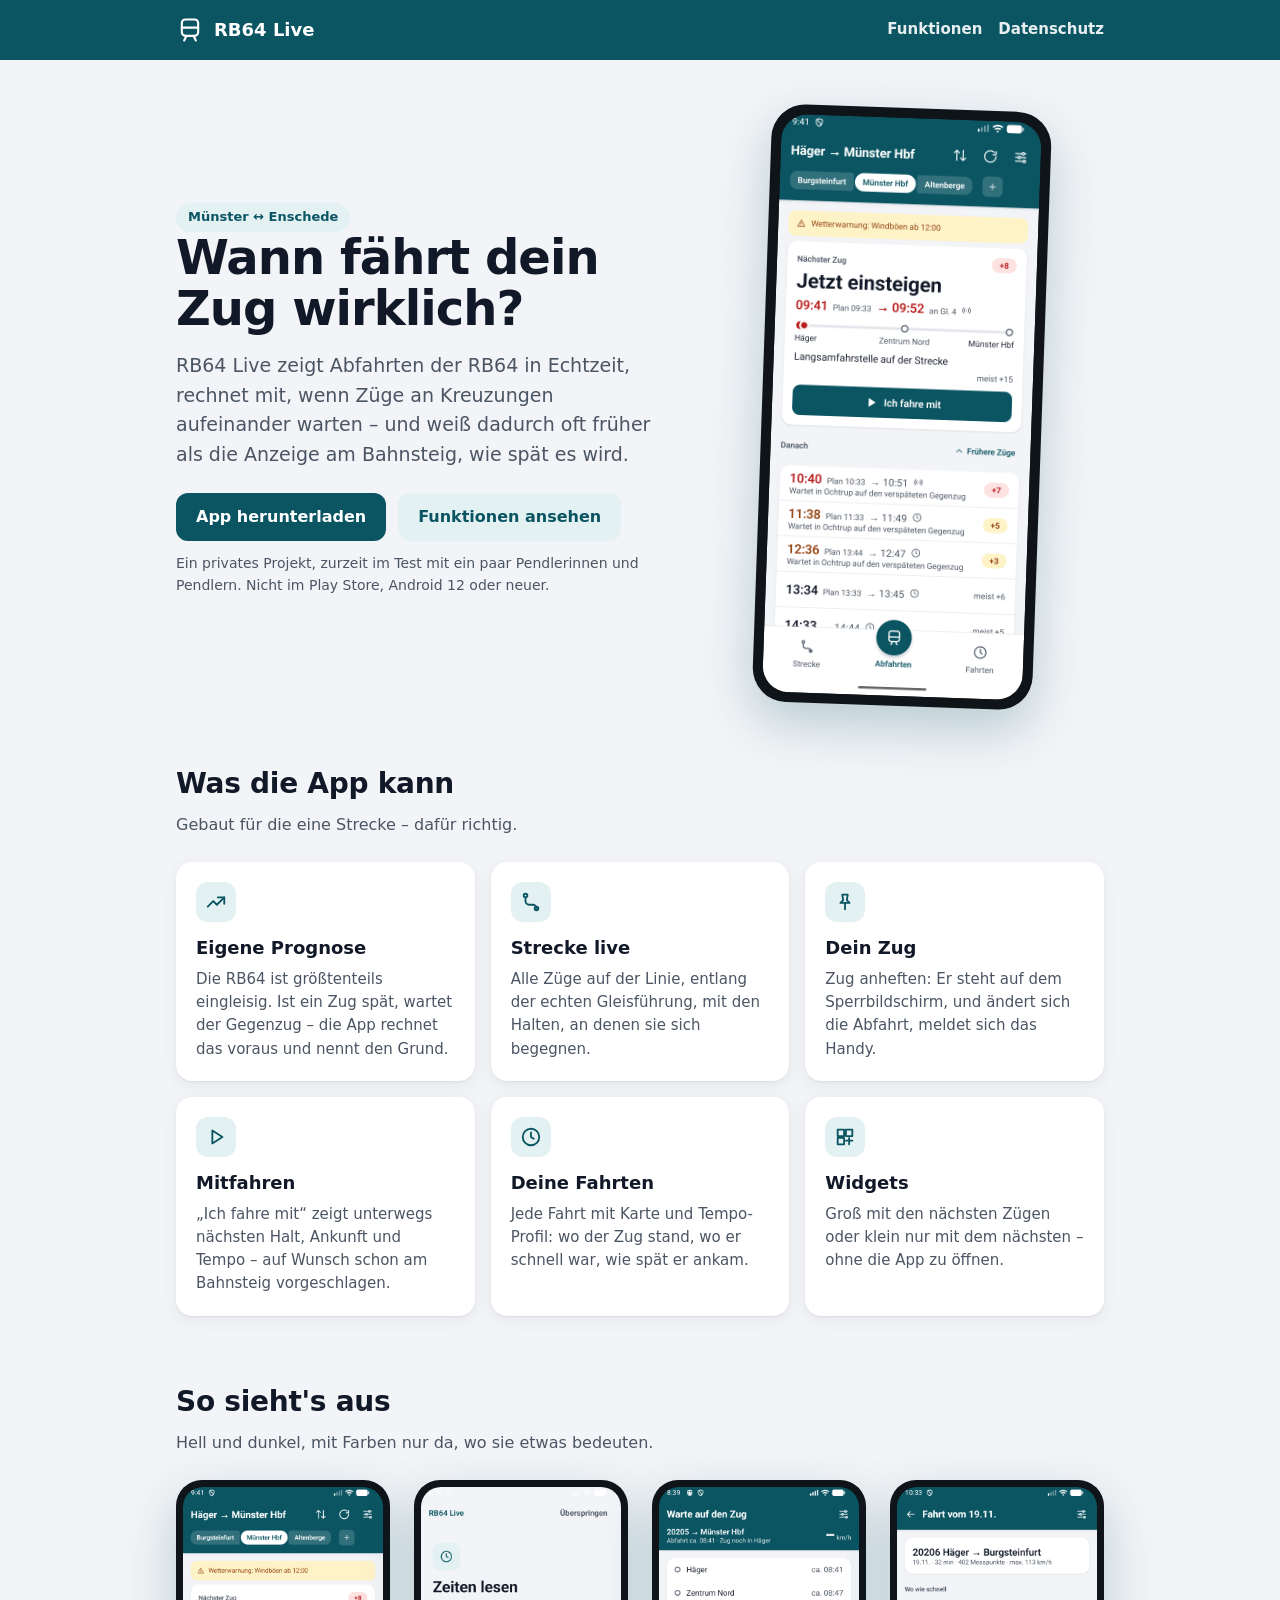
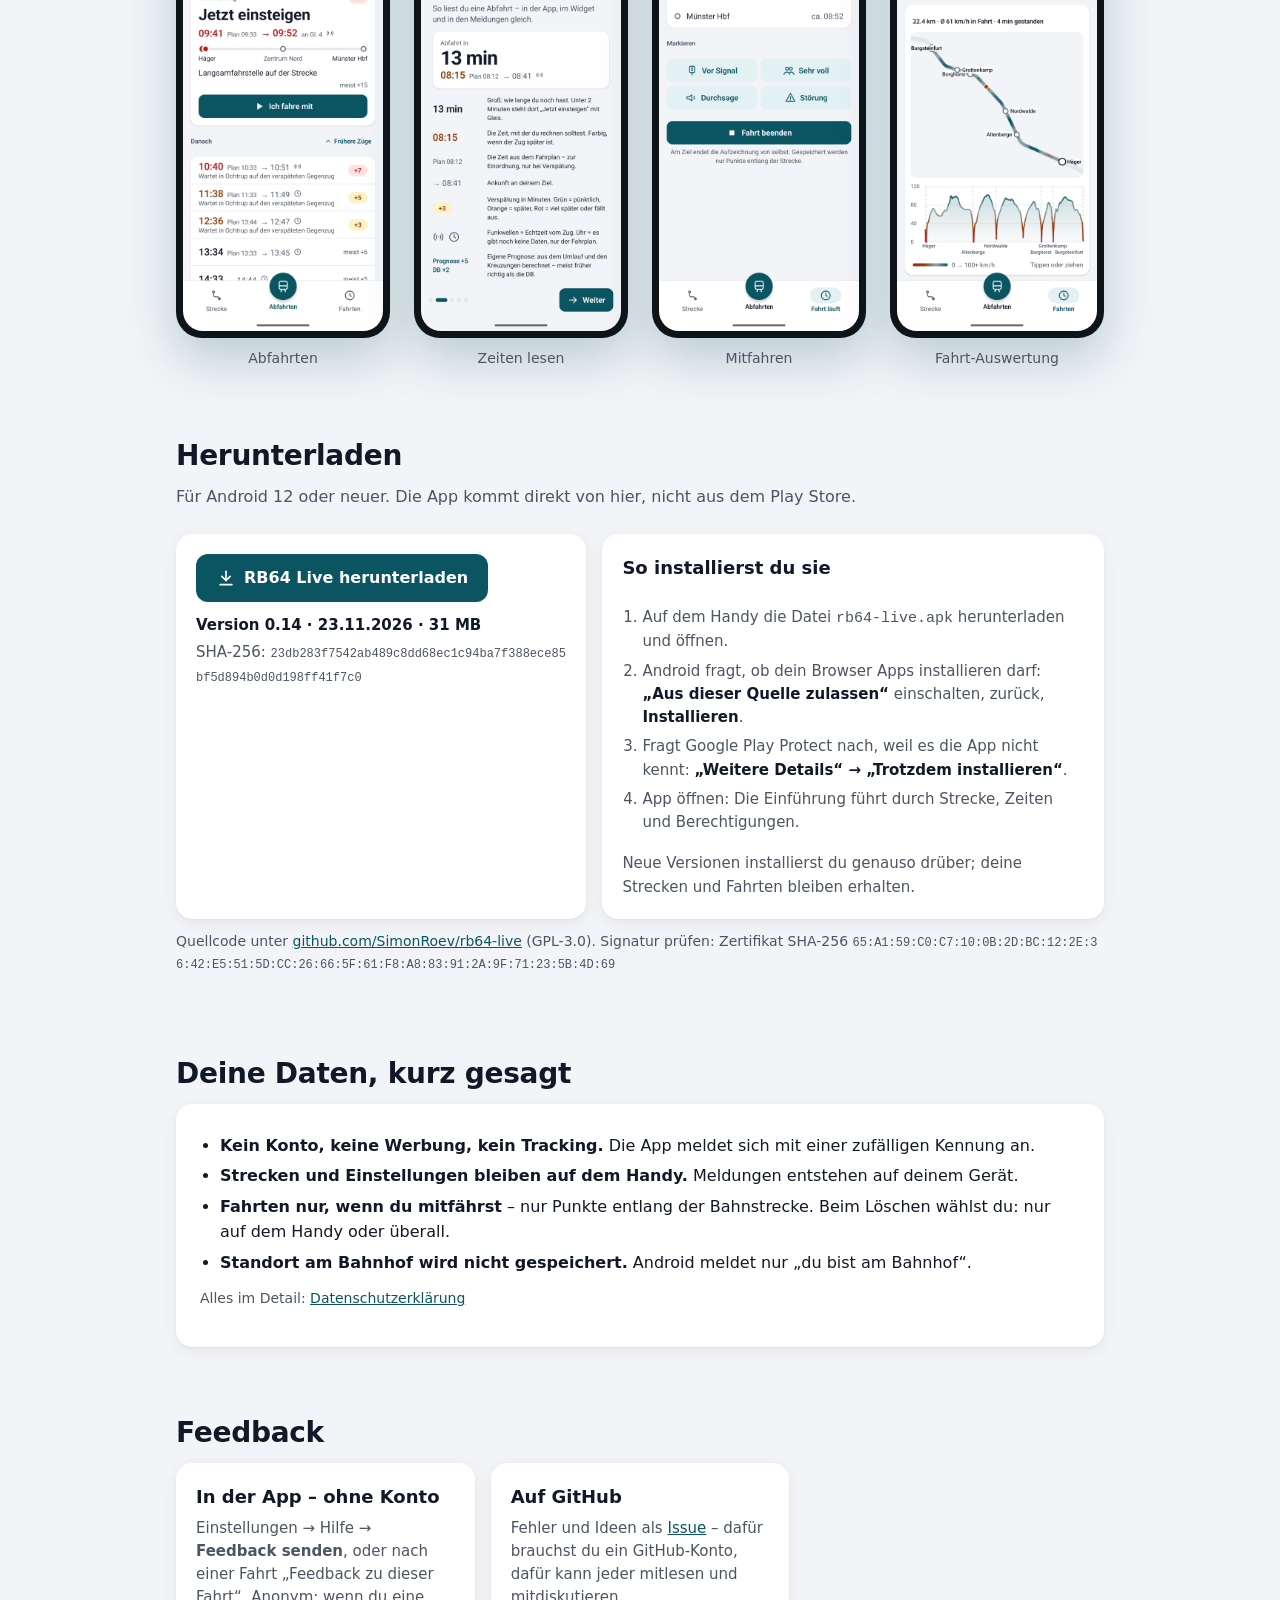
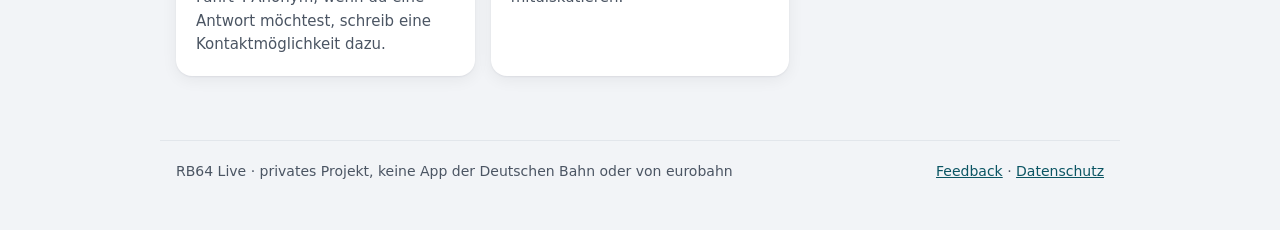
==== commit cbd11316: "Version 0.14 Fahrkarte und Stempelheft nach jeder Fahrt, Strecke eines Zuges ansehen, Kopfzeile nach" ====
--- a/docs/index.html
+++ b/docs/index.html
@@ -98,7 +98,7 @@
           <svg viewBox="0 0 24 24" width="20" height="20" fill="none" stroke="currentColor" stroke-width="2" stroke-linecap="round" stroke-linejoin="round" aria-hidden="true"><path d="M12 4v11"/><path d="M7 10l5 5 5-5"/><path d="M5 20h14"/></svg>
           RB64 Live herunterladen
         </a>
-        <p class="release"><!--release--><span class="ver">Version 0.13 · 20.11.2026 · 30 MB</span><span class="sha">SHA-256: <code>0a3ec587ef9f04eb78883c452ee4e29220571f6f7a90db5d996812303cdf8c2d</code></span><!--/release--></p>
+        <p class="release"><!--release--><span class="ver">Version 0.14 · 23.11.2026 · 31 MB</span><span class="sha">SHA-256: <code>23db283f7542ab489c8dd68ec1c94ba7f388ece85bf5d894b0d0d198ff41f7c0</code></span><!--/release--></p>
       </div>
       <div class="card">
         <h3>So installierst du sie</h3>
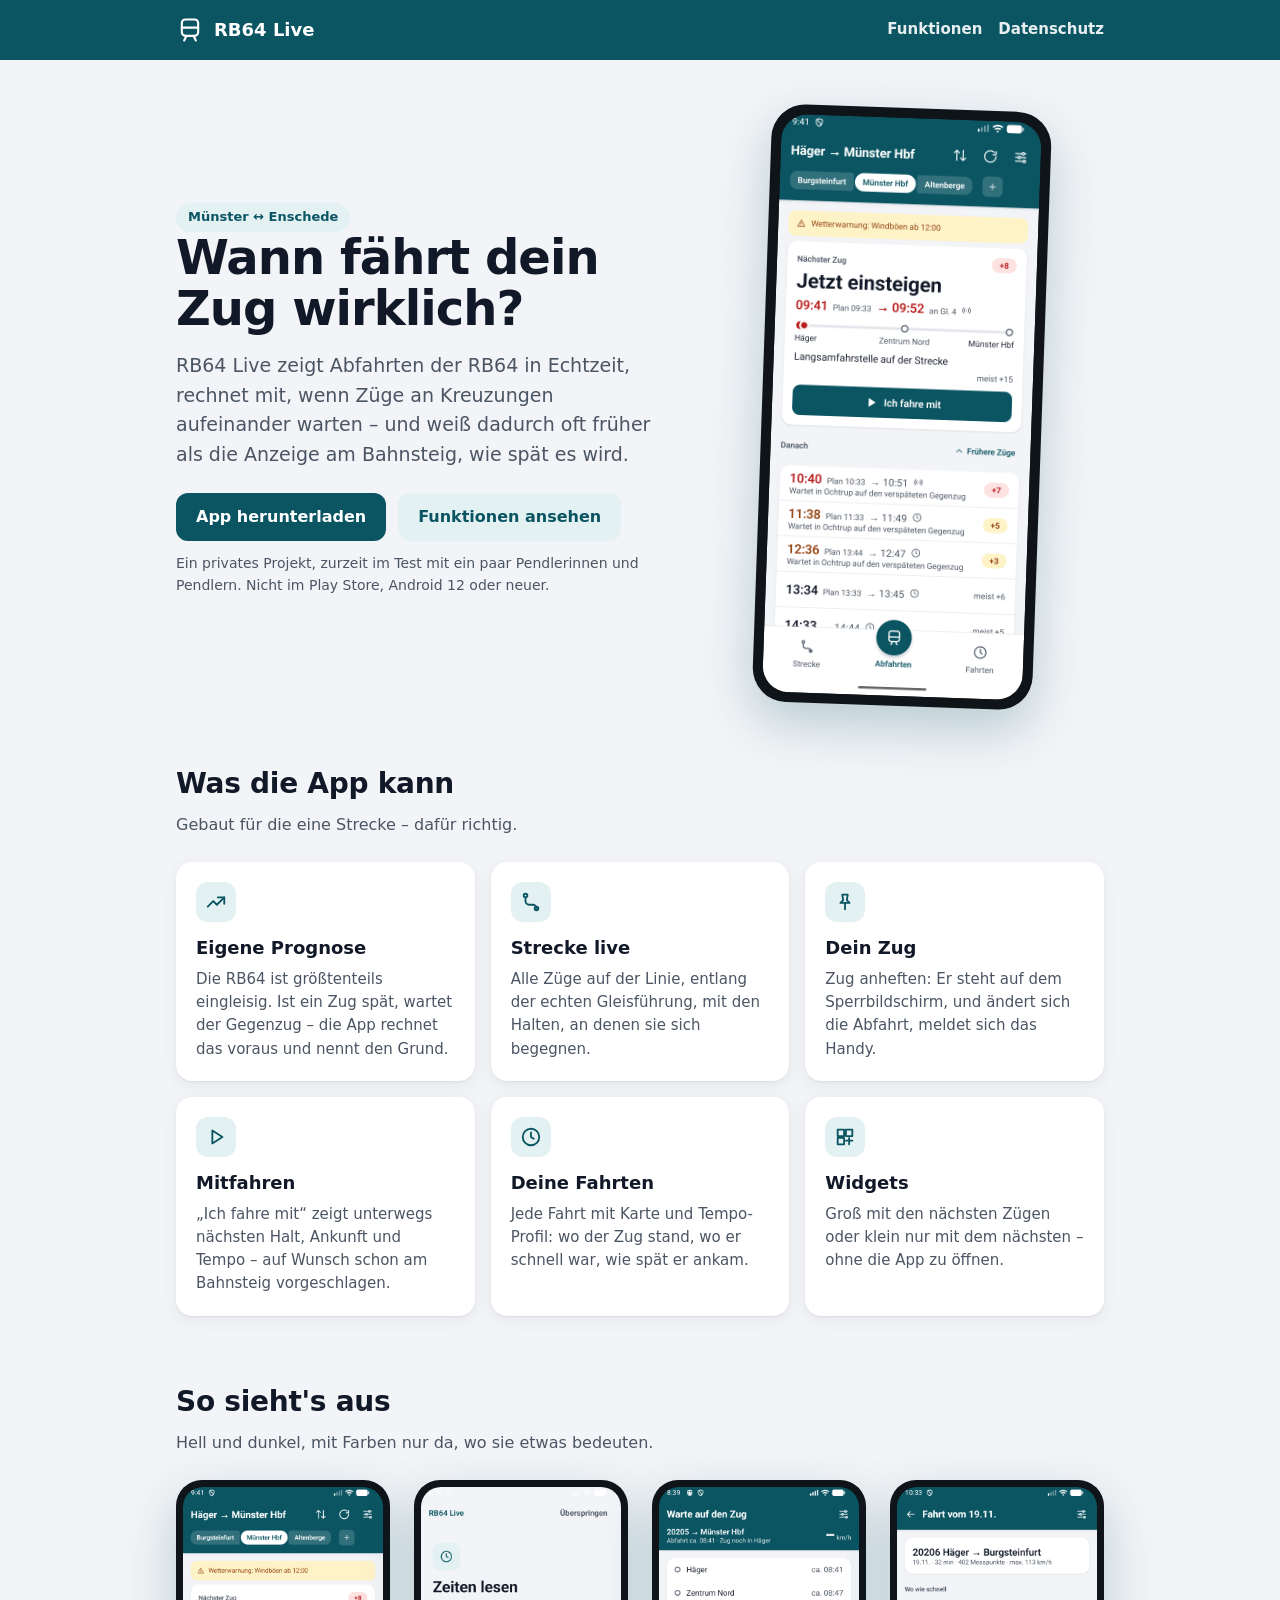
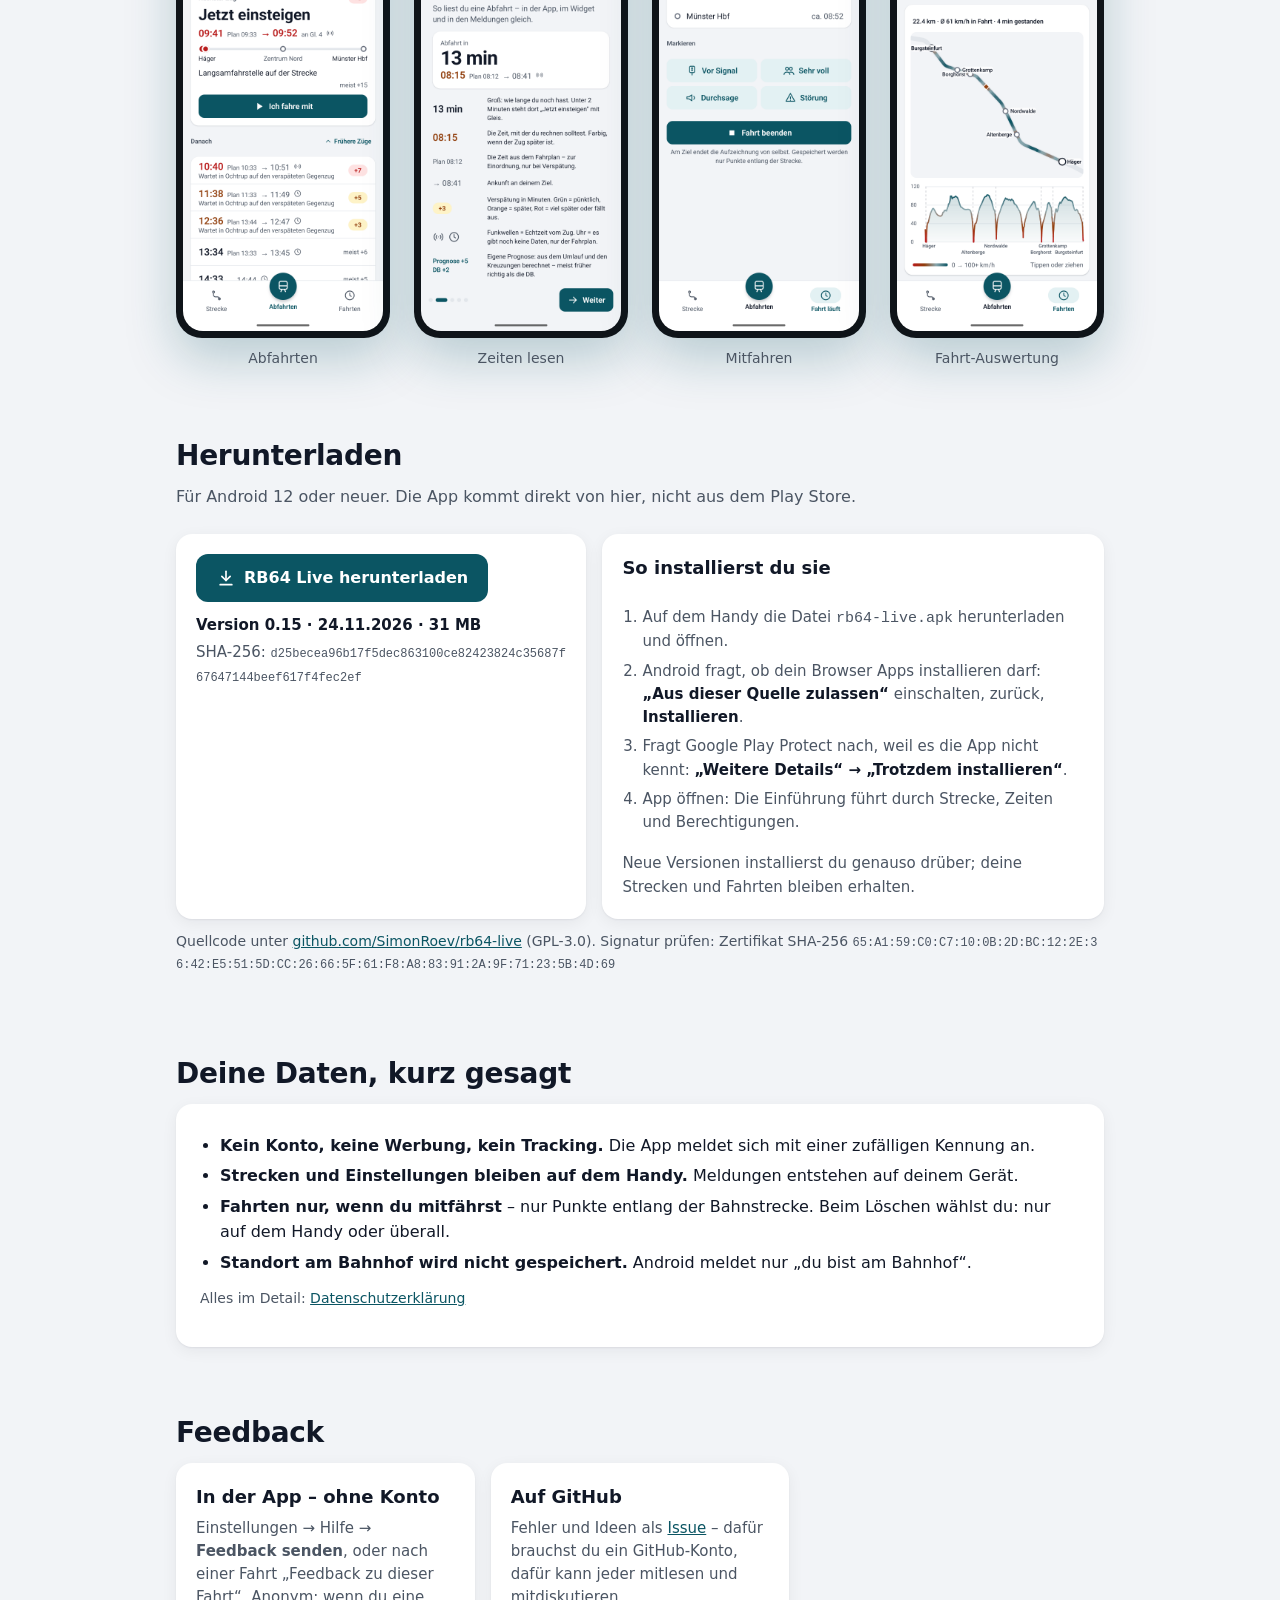
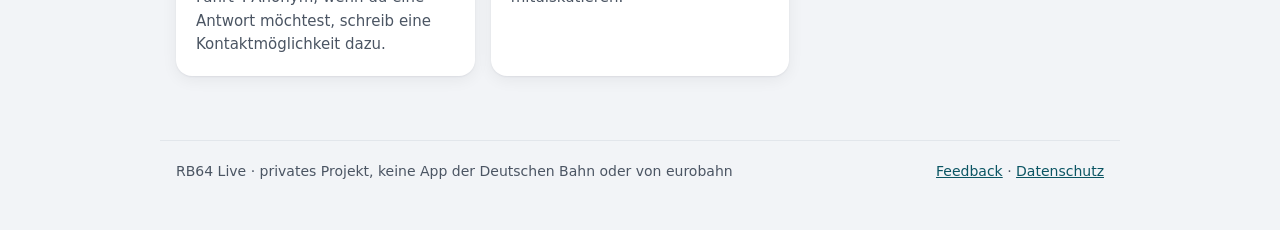
==== commit 39480a60: "Version 0.15 Monatsrückblick als Story, Fahrkarte und Rückblick als Bild teilen, neue Kartenvariante" ====
--- a/docs/index.html
+++ b/docs/index.html
@@ -98,7 +98,7 @@
           <svg viewBox="0 0 24 24" width="20" height="20" fill="none" stroke="currentColor" stroke-width="2" stroke-linecap="round" stroke-linejoin="round" aria-hidden="true"><path d="M12 4v11"/><path d="M7 10l5 5 5-5"/><path d="M5 20h14"/></svg>
           RB64 Live herunterladen
         </a>
-        <p class="release"><!--release--><span class="ver">Version 0.14 · 23.11.2026 · 31 MB</span><span class="sha">SHA-256: <code>23db283f7542ab489c8dd68ec1c94ba7f388ece85bf5d894b0d0d198ff41f7c0</code></span><!--/release--></p>
+        <p class="release"><!--release--><span class="ver">Version 0.15 · 24.11.2026 · 31 MB</span><span class="sha">SHA-256: <code>d25becea96b17f5dec863100ce82423824c35687f67647144beef617f4fec2ef</code></span><!--/release--></p>
       </div>
       <div class="card">
         <h3>So installierst du sie</h3>
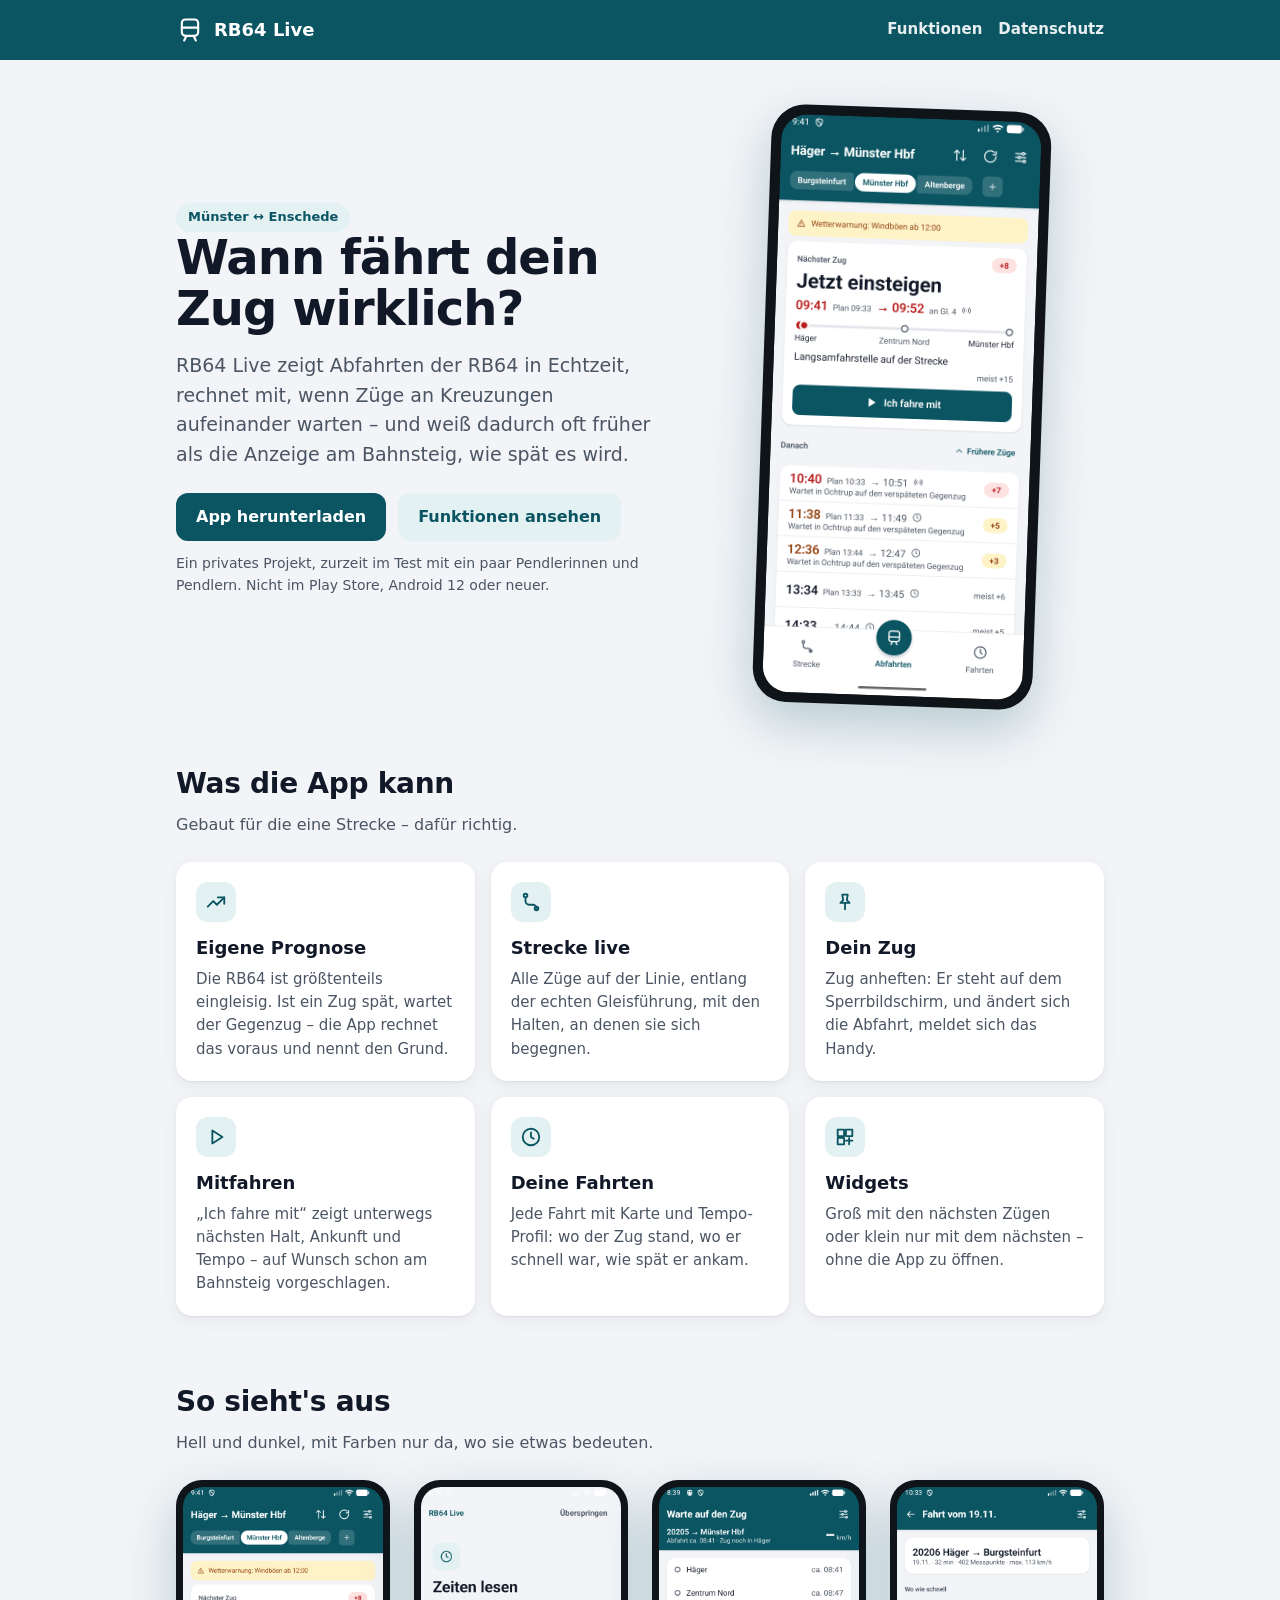
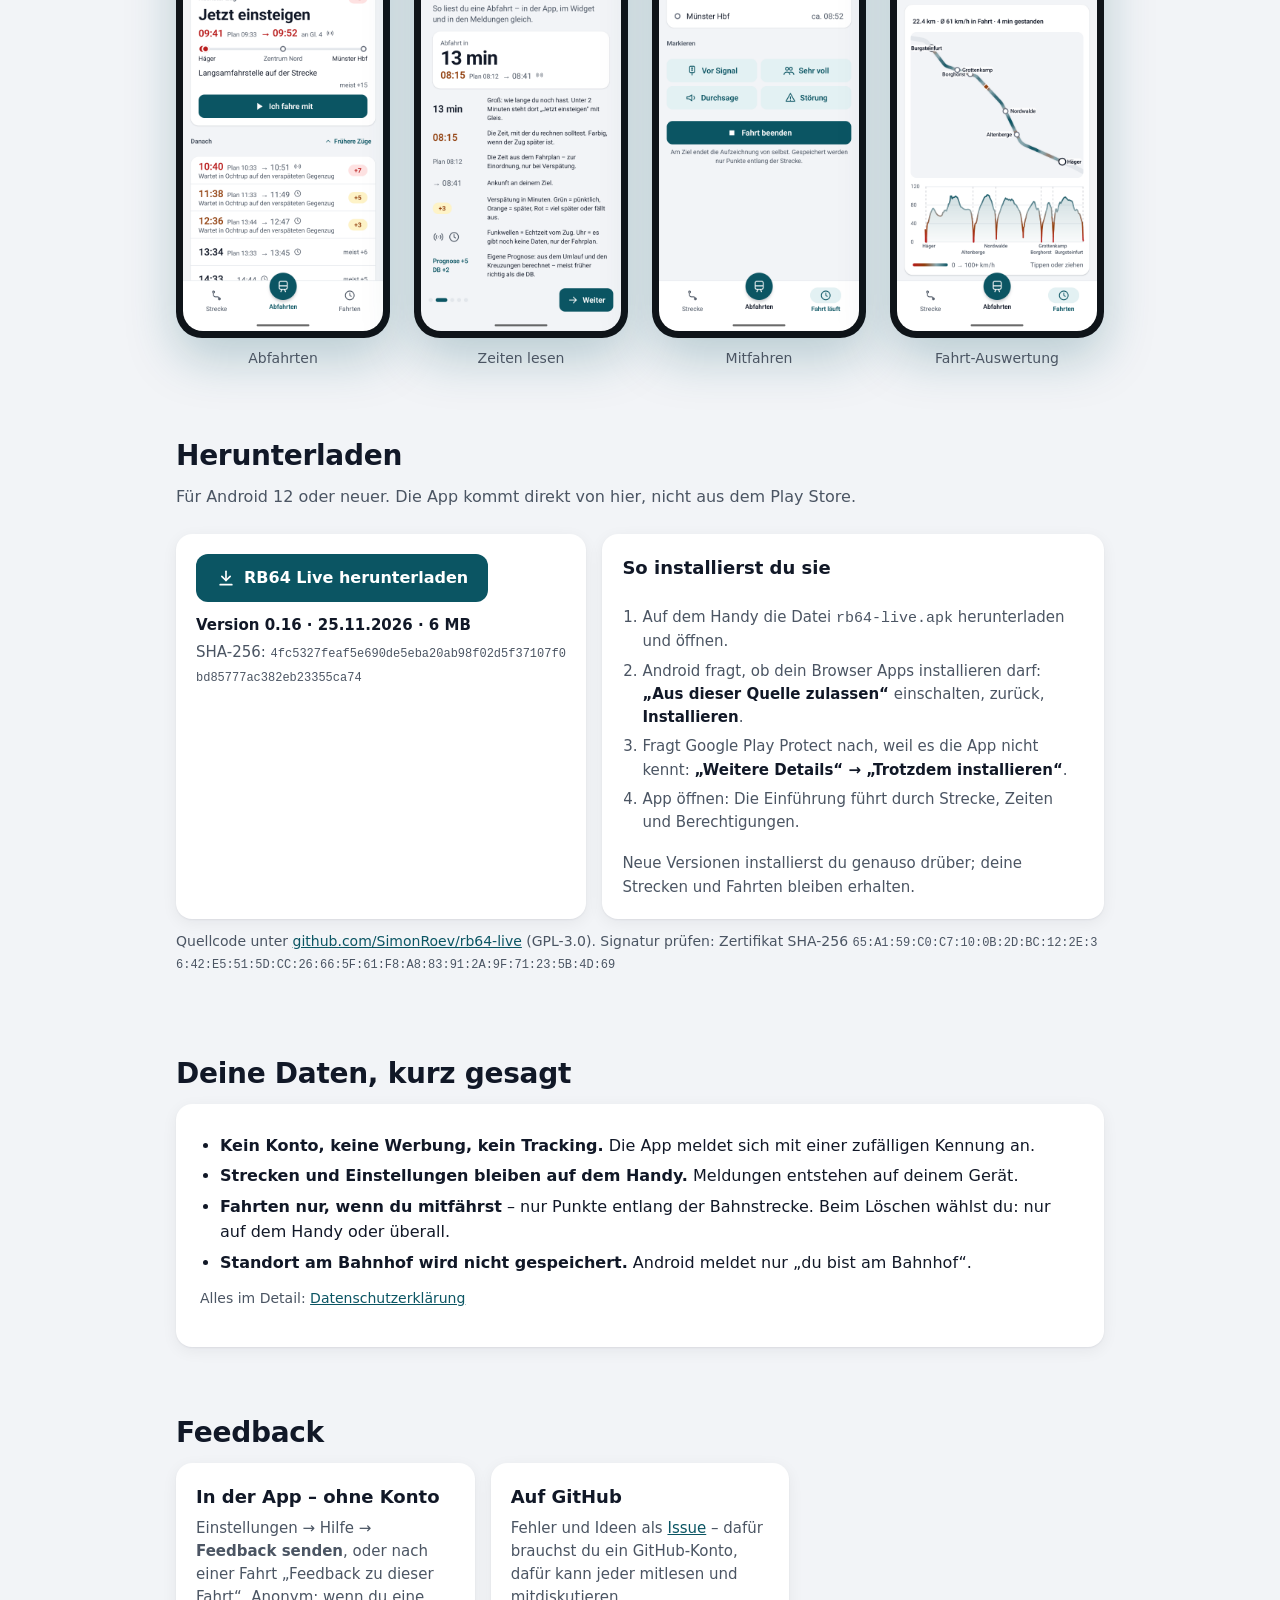
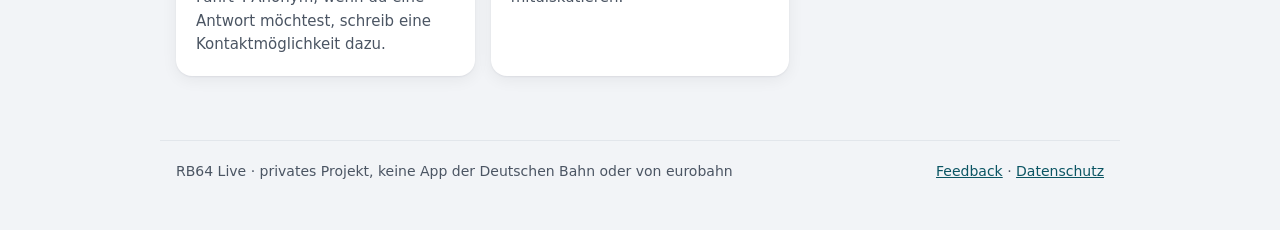
==== commit 59e1f4bc: "Version 0.16 Alle Karten auf einen Blick, automatisch aufzeichnen, sparsamer mit Daten, App fünfmal " ====
--- a/docs/index.html
+++ b/docs/index.html
@@ -98,7 +98,7 @@
           <svg viewBox="0 0 24 24" width="20" height="20" fill="none" stroke="currentColor" stroke-width="2" stroke-linecap="round" stroke-linejoin="round" aria-hidden="true"><path d="M12 4v11"/><path d="M7 10l5 5 5-5"/><path d="M5 20h14"/></svg>
           RB64 Live herunterladen
         </a>
-        <p class="release"><!--release--><span class="ver">Version 0.15 · 24.11.2026 · 31 MB</span><span class="sha">SHA-256: <code>d25becea96b17f5dec863100ce82423824c35687f67647144beef617f4fec2ef</code></span><!--/release--></p>
+        <p class="release"><!--release--><span class="ver">Version 0.16 · 25.11.2026 · 6 MB</span><span class="sha">SHA-256: <code>4fc5327feaf5e690de5eba20ab98f02d5f37107f0bd85777ac382eb23355ca74</code></span><!--/release--></p>
       </div>
       <div class="card">
         <h3>So installierst du sie</h3>
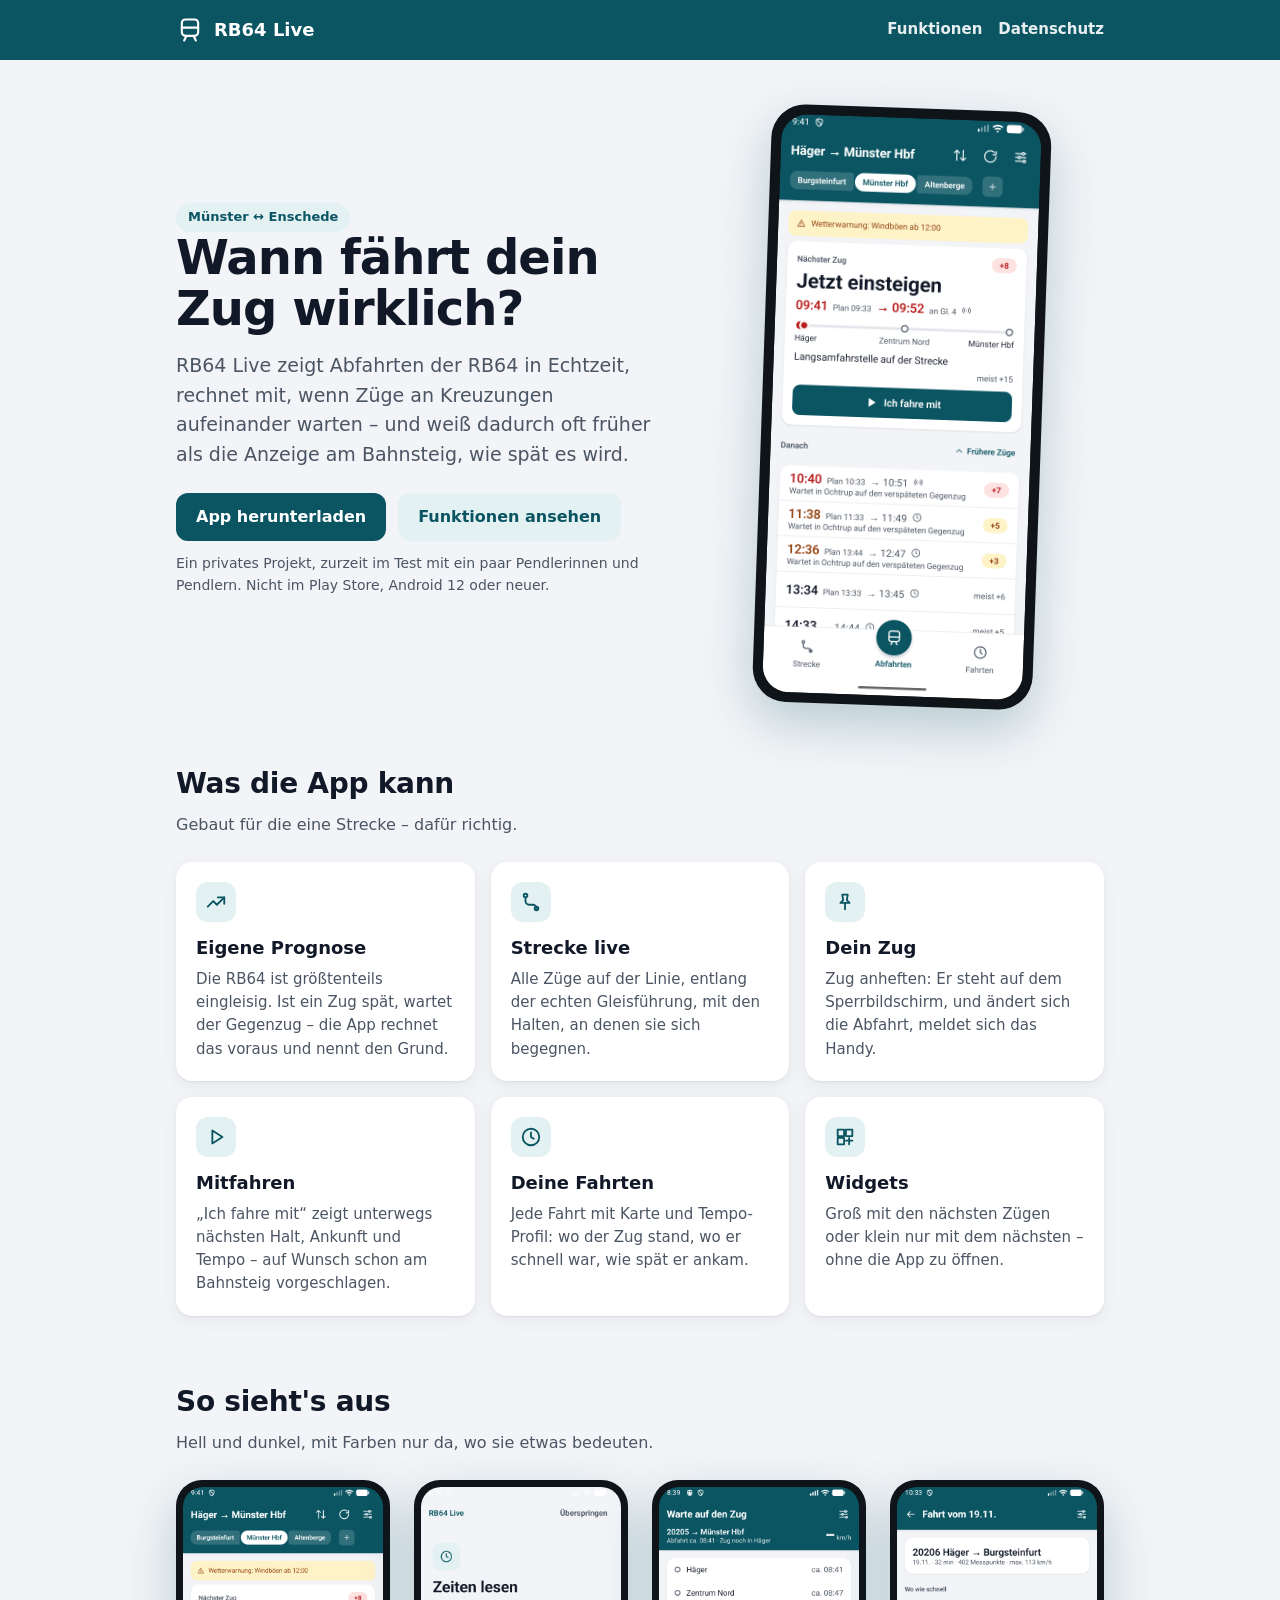
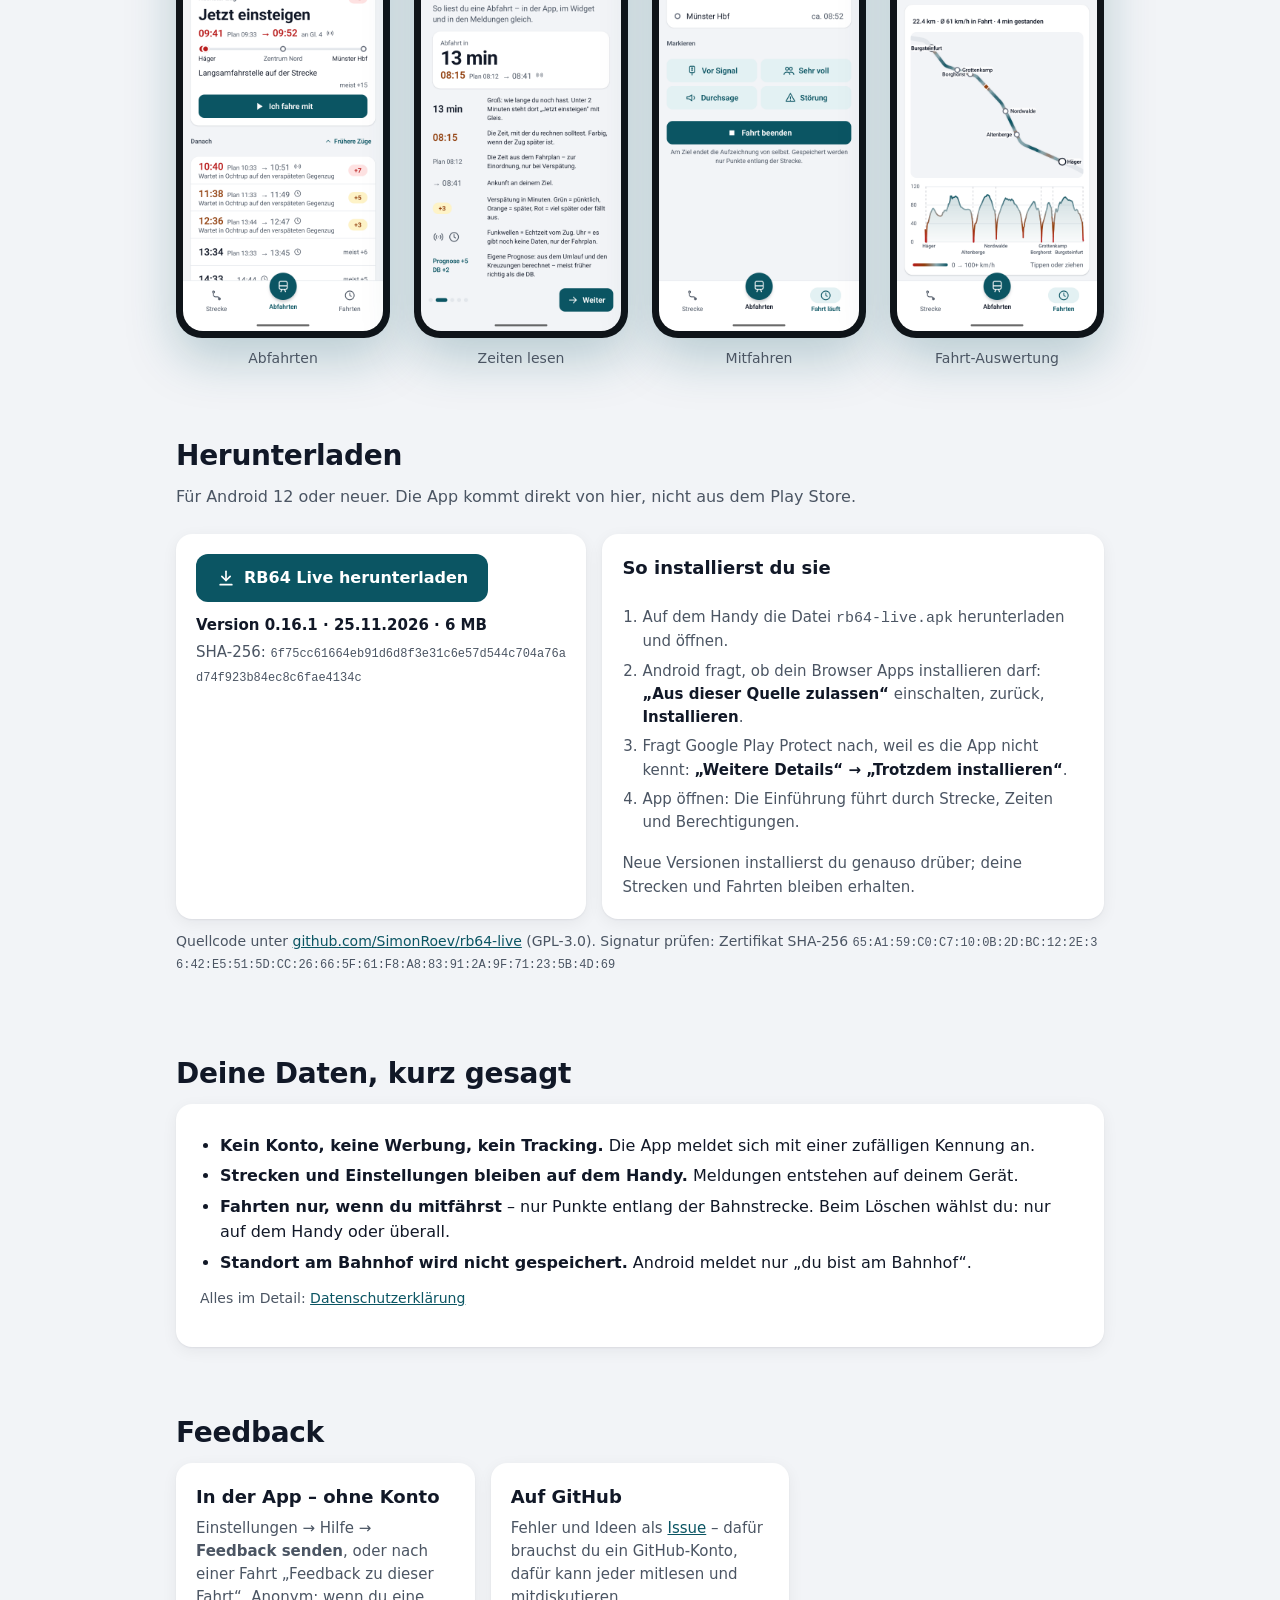
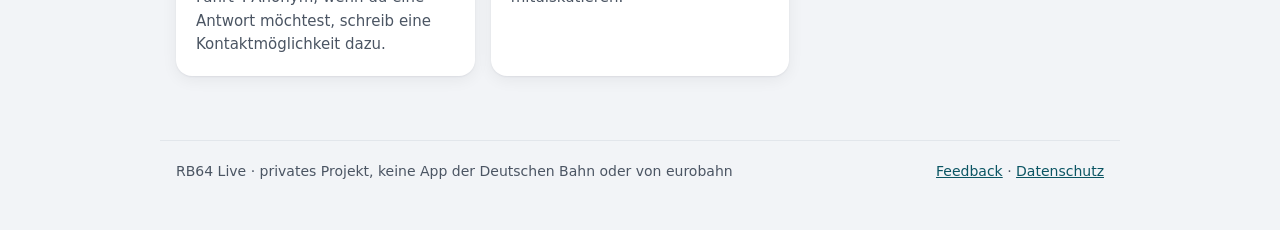
==== commit 8d33bdd1: "Version 0.16.1 Alle Karten auf einen Blick, automatisch aufzeichnen, sparsamer mit Daten, App fünfma" ====
--- a/docs/index.html
+++ b/docs/index.html
@@ -98,7 +98,7 @@
           <svg viewBox="0 0 24 24" width="20" height="20" fill="none" stroke="currentColor" stroke-width="2" stroke-linecap="round" stroke-linejoin="round" aria-hidden="true"><path d="M12 4v11"/><path d="M7 10l5 5 5-5"/><path d="M5 20h14"/></svg>
           RB64 Live herunterladen
         </a>
-        <p class="release"><!--release--><span class="ver">Version 0.16 · 25.11.2026 · 6 MB</span><span class="sha">SHA-256: <code>4fc5327feaf5e690de5eba20ab98f02d5f37107f0bd85777ac382eb23355ca74</code></span><!--/release--></p>
+        <p class="release"><!--release--><span class="ver">Version 0.16.1 · 25.11.2026 · 6 MB</span><span class="sha">SHA-256: <code>6f75cc61664eb91d6d8f3e31c6e57d544c704a76ad74f923b84ec8c6fae4134c</code></span><!--/release--></p>
       </div>
       <div class="card">
         <h3>So installierst du sie</h3>
